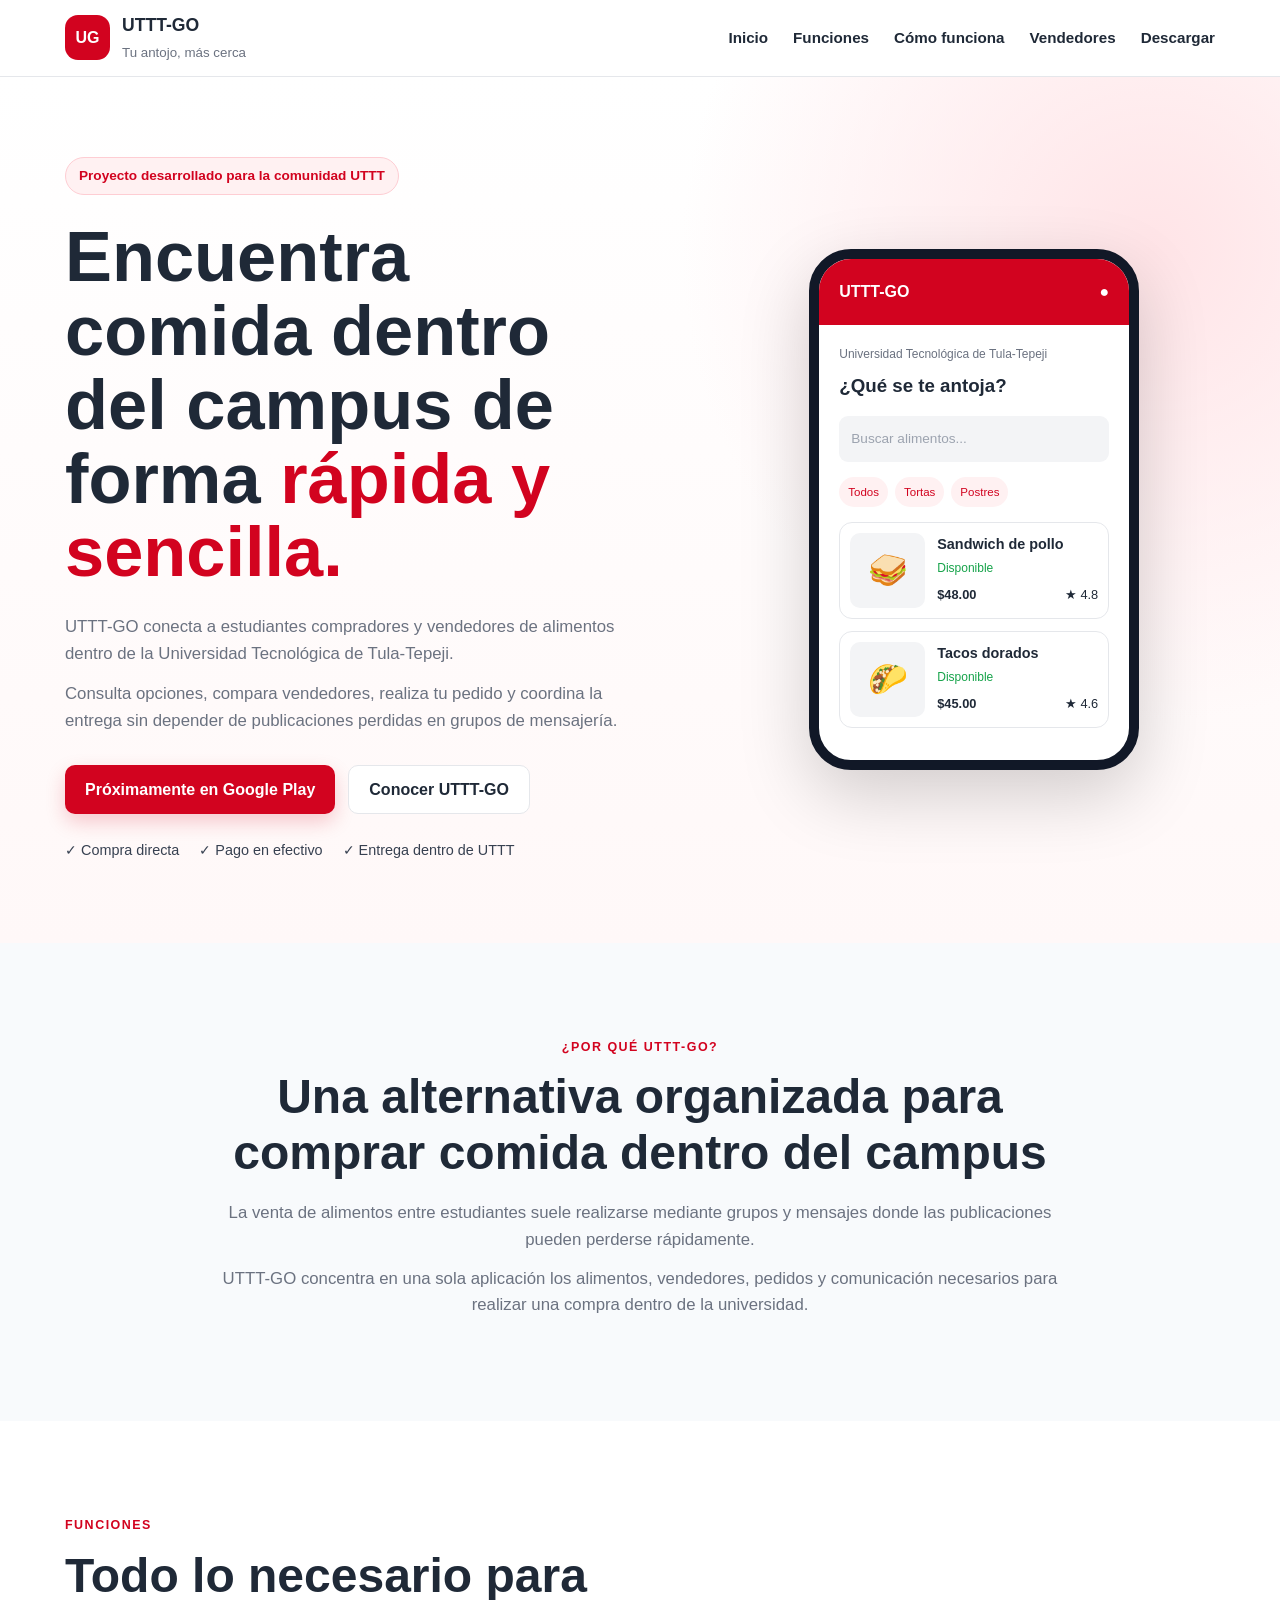
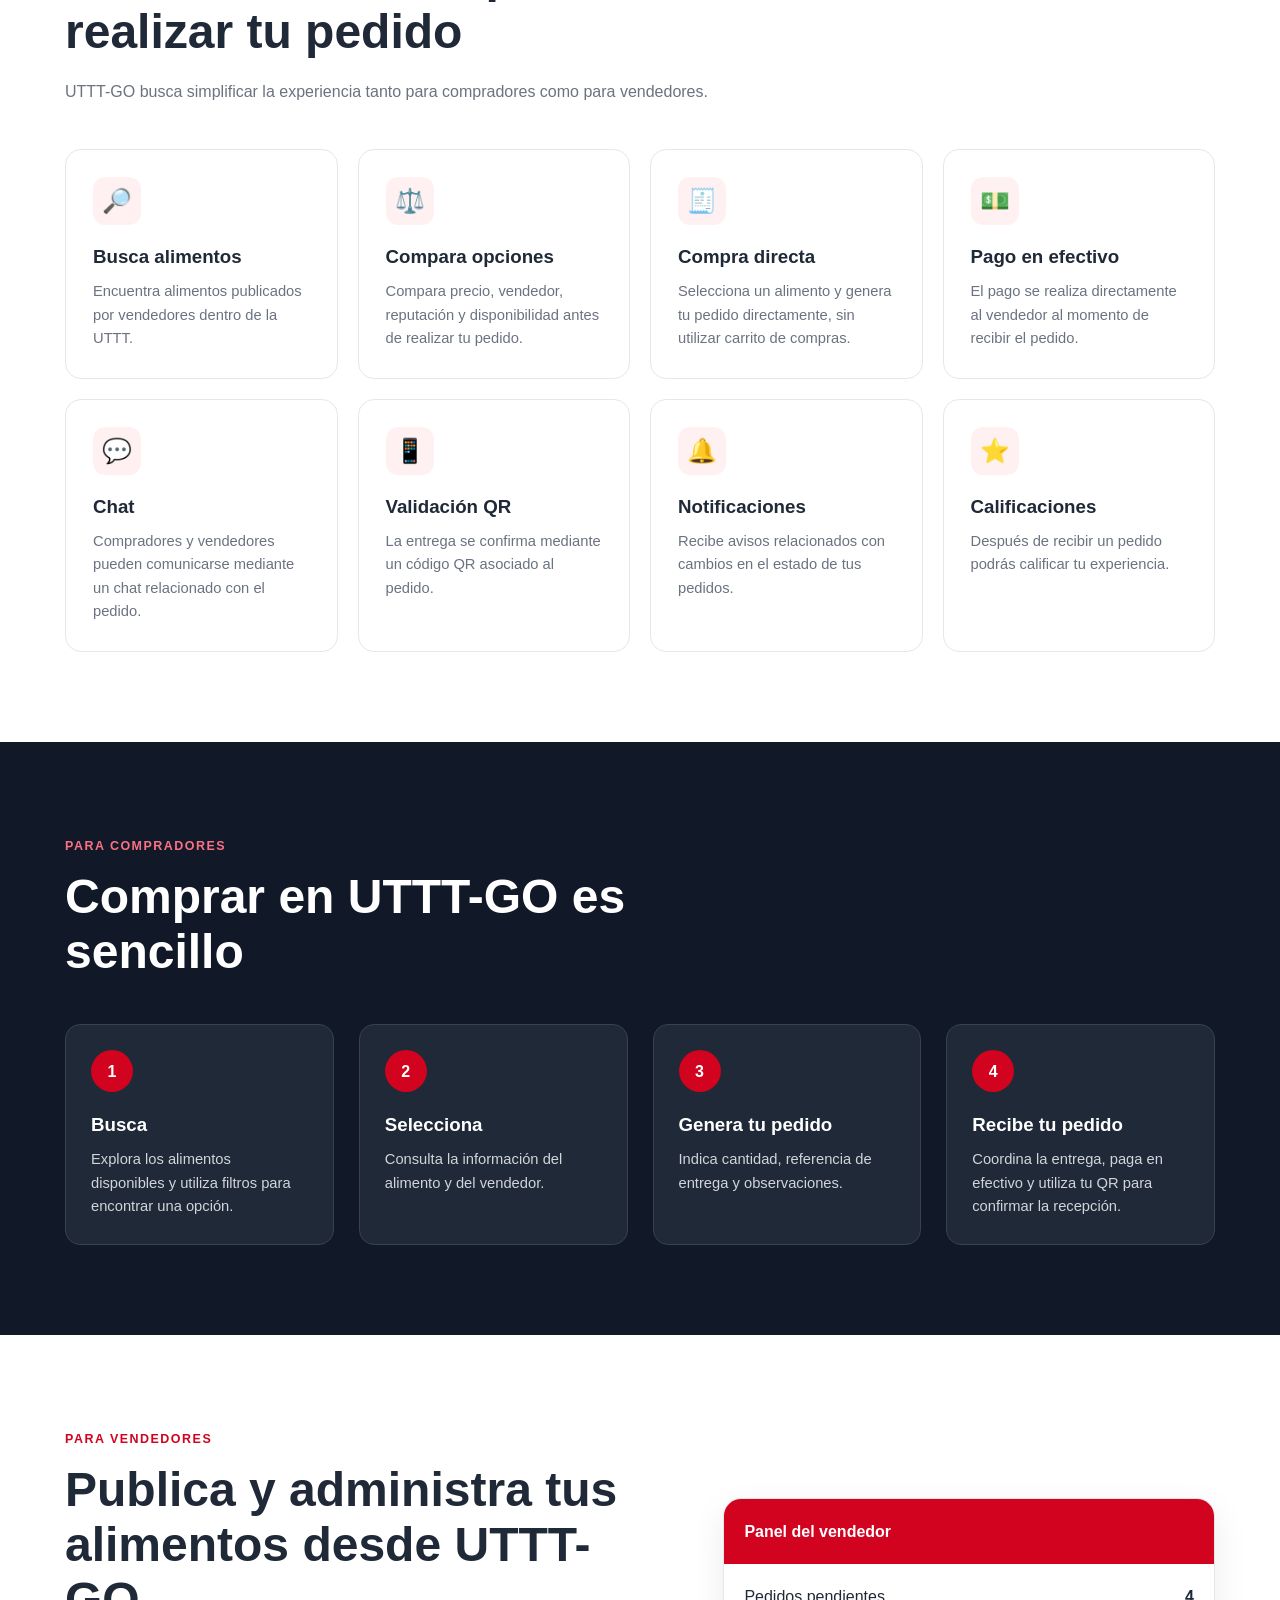
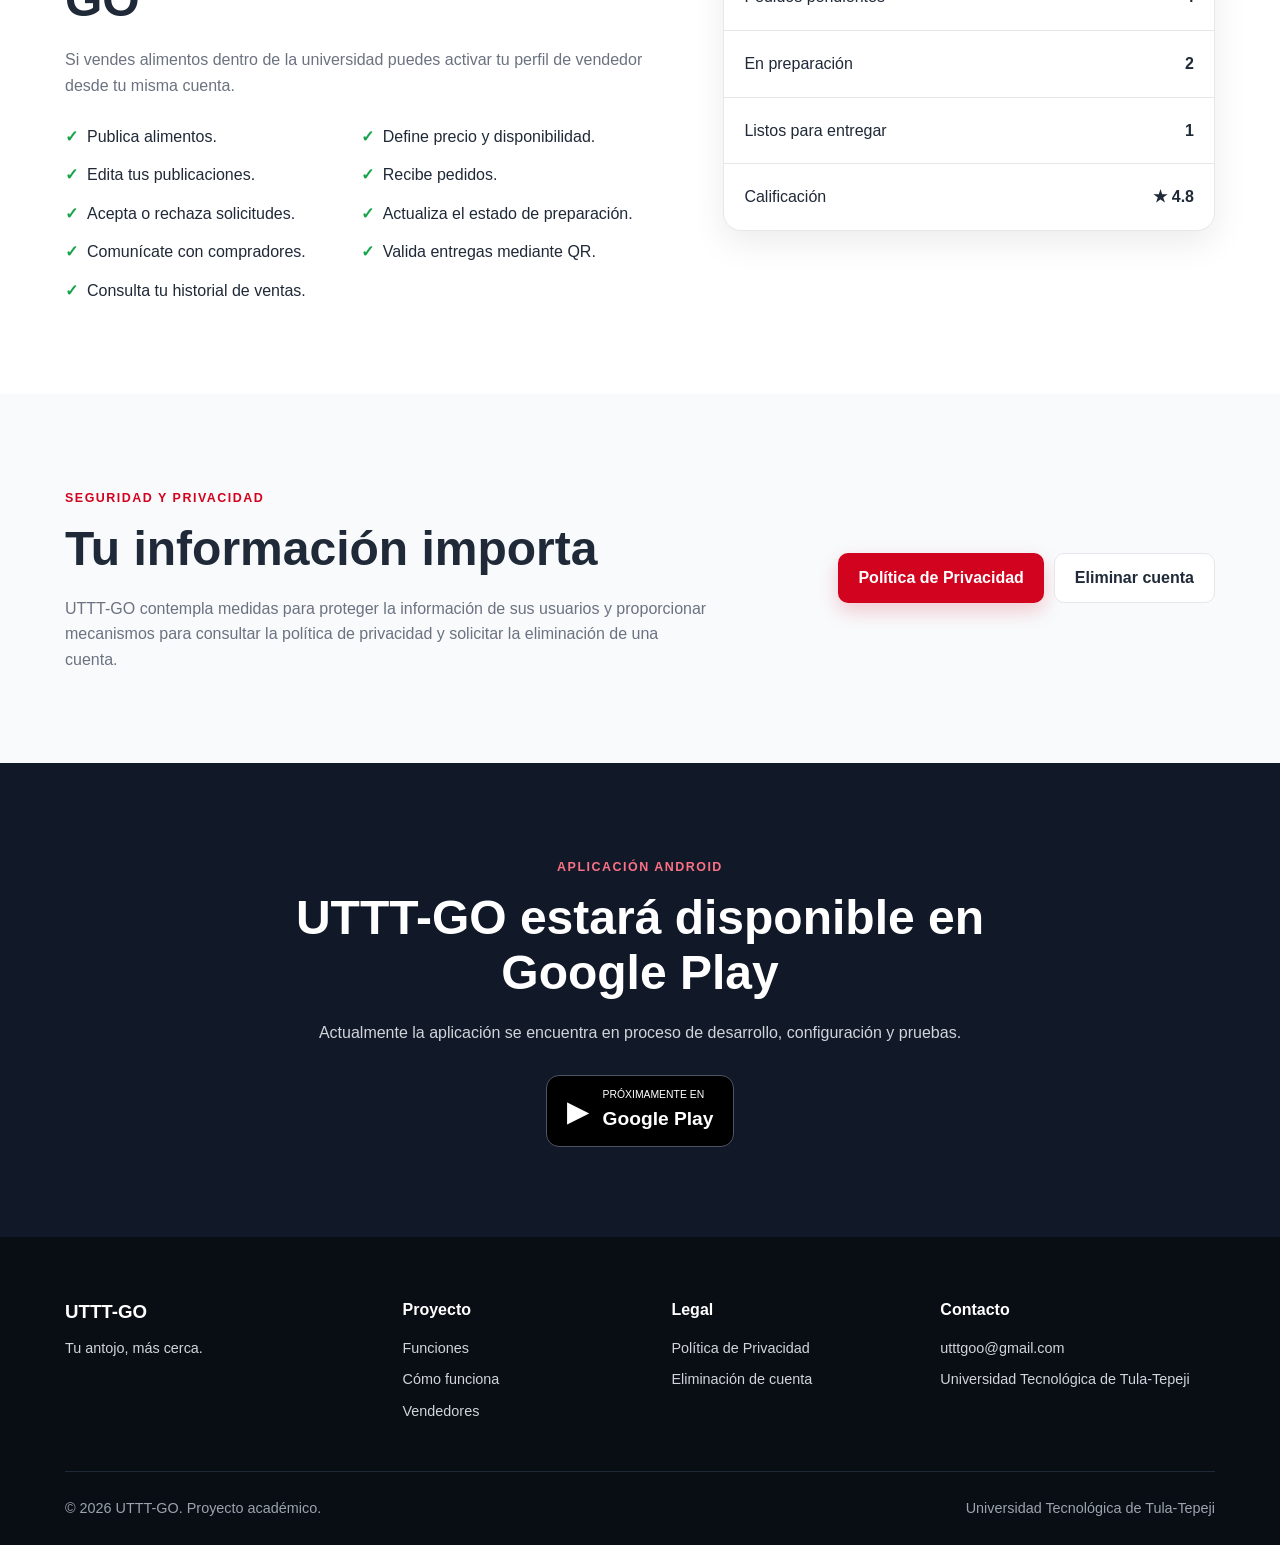
==== index.html @ 6ecc5f88 "feat: crear landing page de UTTT-Go(2)" ====
<!DOCTYPE html>
<html lang="es">
<head>
  <meta charset="UTF-8">
  <meta name="viewport" content="width=device-width, initial-scale=1.0">

  <meta
    name="description"
    content="UTTT-GO es una aplicación móvil para comprar y vender alimentos dentro de la Universidad Tecnológica de Tula-Tepeji."
  >

  <title>UTTT-GO | Tu antojo, más cerca</title>

  <link rel="stylesheet" href="styles.css">
</head>

<body>

  <!-- =========================
       HEADER
  ========================== -->
  <header class="header">
    <div class="container navbar">

      <a class="brand" href="#inicio">
        <span class="brand-icon">UG</span>

        <div>
          <strong>UTTT-GO</strong>
          <small>Tu antojo, más cerca</small>
        </div>
      </a>

      <nav class="nav">
        <a href="#inicio">Inicio</a>
        <a href="#funciones">Funciones</a>
        <a href="#como-funciona">Cómo funciona</a>
        <a href="#vendedores">Vendedores</a>
        <a href="#descargar">Descargar</a>
      </nav>

    </div>
  </header>


  <main>

    <!-- =========================
         HERO
    ========================== -->
    <section id="inicio" class="hero">

      <div class="container hero-grid">

        <div class="hero-content">

          <span class="badge">
            Proyecto desarrollado para la comunidad UTTT
          </span>

          <h1>
            Encuentra comida dentro del campus de forma
            <span>rápida y sencilla.</span>
          </h1>

          <p class="hero-description">
            UTTT-GO conecta a estudiantes compradores y vendedores
            de alimentos dentro de la Universidad Tecnológica de
            Tula-Tepeji.
          </p>

          <p class="hero-description">
            Consulta opciones, compara vendedores, realiza tu pedido
            y coordina la entrega sin depender de publicaciones
            perdidas en grupos de mensajería.
          </p>

          <div class="hero-actions">

            <a href="#descargar" class="button primary">
              Próximamente en Google Play
            </a>

            <a href="#como-funciona" class="button secondary">
              Conocer UTTT-GO
            </a>

          </div>

          <div class="hero-features">

            <span>✓ Compra directa</span>
            <span>✓ Pago en efectivo</span>
            <span>✓ Entrega dentro de UTTT</span>

          </div>

        </div>


        <!-- Vista simulada de la aplicación -->
        <div class="phone-area">

          <div class="phone">

            <div class="phone-top">
              <span>UTTT-GO</span>
              <span>●</span>
            </div>

            <div class="phone-content">

              <p class="phone-location">
                Universidad Tecnológica de Tula-Tepeji
              </p>

              <h3>¿Qué se te antoja?</h3>

              <div class="search-box">
                Buscar alimentos...
              </div>

              <div class="categories">
                <span>Todos</span>
                <span>Tortas</span>
                <span>Postres</span>
              </div>

              <article class="food-card">

                <div class="food-image">
                  🥪
                </div>

                <div>
                  <h4>Sandwich de pollo</h4>
                  <p>Disponible</p>

                  <div class="food-bottom">
                    <strong>$48.00</strong>
                    <span>★ 4.8</span>
                  </div>
                </div>

              </article>

              <article class="food-card">

                <div class="food-image">
                  🌮
                </div>

                <div>
                  <h4>Tacos dorados</h4>
                  <p>Disponible</p>

                  <div class="food-bottom">
                    <strong>$45.00</strong>
                    <span>★ 4.6</span>
                  </div>
                </div>

              </article>

            </div>

          </div>

        </div>

      </div>

    </section>


    <!-- =========================
         PROBLEMA
    ========================== -->
    <section class="section light">

      <div class="container center-section">

        <span class="section-label">
          ¿POR QUÉ UTTT-GO?
        </span>

        <h2>
          Una alternativa organizada para comprar comida dentro del campus
        </h2>

        <p class="section-intro">
          La venta de alimentos entre estudiantes suele realizarse
          mediante grupos y mensajes donde las publicaciones pueden
          perderse rápidamente.
        </p>

        <p class="section-intro">
          UTTT-GO concentra en una sola aplicación los alimentos,
          vendedores, pedidos y comunicación necesarios para realizar
          una compra dentro de la universidad.
        </p>

      </div>

    </section>


    <!-- =========================
         FUNCIONES
    ========================== -->
    <section id="funciones" class="section">

      <div class="container">

        <div class="section-header">

          <span class="section-label">
            FUNCIONES
          </span>

          <h2>Todo lo necesario para realizar tu pedido</h2>

          <p>
            UTTT-GO busca simplificar la experiencia tanto para
            compradores como para vendedores.
          </p>

        </div>


        <div class="feature-grid">

          <article class="feature-card">
            <div class="feature-icon">🔎</div>
            <h3>Busca alimentos</h3>
            <p>
              Encuentra alimentos publicados por vendedores
              dentro de la UTTT.
            </p>
          </article>


          <article class="feature-card">
            <div class="feature-icon">⚖️</div>
            <h3>Compara opciones</h3>
            <p>
              Compara precio, vendedor, reputación y disponibilidad
              antes de realizar tu pedido.
            </p>
          </article>


          <article class="feature-card">
            <div class="feature-icon">🧾</div>
            <h3>Compra directa</h3>
            <p>
              Selecciona un alimento y genera tu pedido directamente,
              sin utilizar carrito de compras.
            </p>
          </article>


          <article class="feature-card">
            <div class="feature-icon">💵</div>
            <h3>Pago en efectivo</h3>
            <p>
              El pago se realiza directamente al vendedor al momento
              de recibir el pedido.
            </p>
          </article>


          <article class="feature-card">
            <div class="feature-icon">💬</div>
            <h3>Chat</h3>
            <p>
              Compradores y vendedores pueden comunicarse mediante
              un chat relacionado con el pedido.
            </p>
          </article>


          <article class="feature-card">
            <div class="feature-icon">📱</div>
            <h3>Validación QR</h3>
            <p>
              La entrega se confirma mediante un código QR asociado
              al pedido.
            </p>
          </article>


          <article class="feature-card">
            <div class="feature-icon">🔔</div>
            <h3>Notificaciones</h3>
            <p>
              Recibe avisos relacionados con cambios en el estado
              de tus pedidos.
            </p>
          </article>


          <article class="feature-card">
            <div class="feature-icon">⭐</div>
            <h3>Calificaciones</h3>
            <p>
              Después de recibir un pedido podrás calificar
              tu experiencia.
            </p>
          </article>

        </div>

      </div>

    </section>


    <!-- =========================
         COMO FUNCIONA
    ========================== -->
    <section id="como-funciona" class="section dark-section">

      <div class="container">

        <div class="section-header white">

          <span class="section-label red-label">
            PARA COMPRADORES
          </span>

          <h2>Comprar en UTTT-GO es sencillo</h2>

        </div>


        <div class="steps">

          <article class="step">

            <div class="step-number">1</div>

            <div>
              <h3>Busca</h3>
              <p>
                Explora los alimentos disponibles y utiliza
                filtros para encontrar una opción.
              </p>
            </div>

          </article>


          <article class="step">

            <div class="step-number">2</div>

            <div>
              <h3>Selecciona</h3>
              <p>
                Consulta la información del alimento y del vendedor.
              </p>
            </div>

          </article>


          <article class="step">

            <div class="step-number">3</div>

            <div>
              <h3>Genera tu pedido</h3>
              <p>
                Indica cantidad, referencia de entrega y observaciones.
              </p>
            </div>

          </article>


          <article class="step">

            <div class="step-number">4</div>

            <div>
              <h3>Recibe tu pedido</h3>
              <p>
                Coordina la entrega, paga en efectivo y utiliza
                tu QR para confirmar la recepción.
              </p>
            </div>

          </article>

        </div>

      </div>

    </section>


    <!-- =========================
         VENDEDORES
    ========================== -->
    <section id="vendedores" class="section">

      <div class="container seller-grid">

        <div>

          <span class="section-label">
            PARA VENDEDORES
          </span>

          <h2>
            Publica y administra tus alimentos desde UTTT-GO
          </h2>

          <p class="seller-description">
            Si vendes alimentos dentro de la universidad puedes
            activar tu perfil de vendedor desde tu misma cuenta.
          </p>


          <ul class="check-list">

            <li>Publica alimentos.</li>
            <li>Define precio y disponibilidad.</li>
            <li>Edita tus publicaciones.</li>
            <li>Recibe pedidos.</li>
            <li>Acepta o rechaza solicitudes.</li>
            <li>Actualiza el estado de preparación.</li>
            <li>Comunícate con compradores.</li>
            <li>Valida entregas mediante QR.</li>
            <li>Consulta tu historial de ventas.</li>

          </ul>

        </div>


        <div class="seller-panel">

          <div class="seller-panel-header">
            Panel del vendedor
          </div>

          <div class="seller-stat">
            <span>Pedidos pendientes</span>
            <strong>4</strong>
          </div>

          <div class="seller-stat">
            <span>En preparación</span>
            <strong>2</strong>
          </div>

          <div class="seller-stat">
            <span>Listos para entregar</span>
            <strong>1</strong>
          </div>

          <div class="seller-stat">
            <span>Calificación</span>
            <strong>★ 4.8</strong>
          </div>

        </div>

      </div>

    </section>


    <!-- =========================
         SEGURIDAD
    ========================== -->
    <section class="section light">

      <div class="container security-box">

        <div>
          <span class="section-label">
            SEGURIDAD Y PRIVACIDAD
          </span>

          <h2>Tu información importa</h2>

          <p>
            UTTT-GO contempla medidas para proteger la información
            de sus usuarios y proporcionar mecanismos para consultar
            la política de privacidad y solicitar la eliminación
            de una cuenta.
          </p>
        </div>

        <div class="security-actions">

          <a
            href="https://utttgo-2026.github.io/utttgo-legal/privacidad.html"
            target="_blank"
            rel="noopener noreferrer"
            class="button primary"
          >
            Política de Privacidad
          </a>

          <a
            href="https://utttgo-2026.github.io/utttgo-legal/eliminar-cuenta.html"
            target="_blank"
            rel="noopener noreferrer"
            class="button secondary"
          >
            Eliminar cuenta
          </a>

        </div>

      </div>

    </section>


    <!-- =========================
         GOOGLE PLAY
    ========================== -->
    <section id="descargar" class="download">

      <div class="container download-content">

        <span class="section-label red-label">
          APLICACIÓN ANDROID
        </span>

        <h2>UTTT-GO estará disponible en Google Play</h2>

        <p>
          Actualmente la aplicación se encuentra en proceso de
          desarrollo, configuración y pruebas.
        </p>

        <div class="play-button">
          <span>▶</span>

          <div>
            <small>PRÓXIMAMENTE EN</small>
            <strong>Google Play</strong>
          </div>
        </div>

      </div>

    </section>

  </main>


  <!-- =========================
       FOOTER
  ========================== -->
  <footer class="footer">

    <div class="container footer-grid">

      <div>
        <h3>UTTT-GO</h3>

        <p>
          Tu antojo, más cerca.
        </p>
      </div>


      <div>
        <h4>Proyecto</h4>

        <a href="#funciones">Funciones</a>
        <a href="#como-funciona">Cómo funciona</a>
        <a href="#vendedores">Vendedores</a>
      </div>


      <div>
        <h4>Legal</h4>

        <a
          href="https://utttgo-2026.github.io/utttgo-legal/privacidad.html"
          target="_blank"
          rel="noopener noreferrer"
        >
          Política de Privacidad
        </a>

        <a
          href="https://utttgo-2026.github.io/utttgo-legal/eliminar-cuenta.html"
          target="_blank"
          rel="noopener noreferrer"
        >
          Eliminación de cuenta
        </a>
      </div>


      <div>
        <h4>Contacto</h4>

        <a href="mailto:utttgoo@gmail.com">
          utttgoo@gmail.com
        </a>

        <p>
          Universidad Tecnológica de Tula-Tepeji
        </p>
      </div>

    </div>


    <div class="container footer-bottom">

      <p>
        © 2026 UTTT-GO. Proyecto académico.
      </p>

      <p>
        Universidad Tecnológica de Tula-Tepeji
      </p>

    </div>

  </footer>

</body>
</html>
---- styles.css ----
:root {
  --primary: #d2031f;
  --primary-dark: #a90018;
  --primary-soft: #fff1f2;

  --dark: #111827;
  --dark-soft: #1f2937;

  --text: #1f2937;
  --muted: #6b7280;

  --background: #ffffff;
  --background-soft: #f8fafc;

  --border: #e5e7eb;

  --success: #16a34a;

  --shadow:
    0 12px 35px rgba(0, 0, 0, 0.08);
}


/* ===================================
   RESET
=================================== */

* {
  box-sizing: border-box;
  margin: 0;
  padding: 0;
}


html {
  scroll-behavior: smooth;
}


body {
  font-family:
    Inter,
    Arial,
    Helvetica,
    sans-serif;

  background: var(--background);
  color: var(--text);
  line-height: 1.6;
}


a {
  text-decoration: none;
  color: inherit;
}


img {
  max-width: 100%;
}


.container {
  width: min(1150px, 90%);
  margin: 0 auto;
}


/* ===================================
   HEADER
=================================== */

.header {
  position: sticky;
  top: 0;
  z-index: 100;

  background: rgba(255, 255, 255, 0.96);

  border-bottom: 1px solid var(--border);

  backdrop-filter: blur(10px);
}


.navbar {
  min-height: 76px;

  display: flex;
  align-items: center;
  justify-content: space-between;

  gap: 30px;
}


.brand {
  display: flex;
  align-items: center;
  gap: 12px;
}


.brand-icon {
  display: flex;
  align-items: center;
  justify-content: center;

  width: 45px;
  height: 45px;

  background: var(--primary);
  color: white;

  border-radius: 13px;

  font-weight: 800;
}


.brand strong {
  display: block;
  font-size: 1.1rem;
}


.brand small {
  color: var(--muted);
}


.nav {
  display: flex;
  gap: 25px;

  font-size: 0.95rem;
  font-weight: 600;
}


.nav a {
  transition: color 0.2s;
}


.nav a:hover {
  color: var(--primary);
}


/* ===================================
   HERO
=================================== */

.hero {
  min-height: 680px;

  display: flex;
  align-items: center;

  background:
    radial-gradient(
      circle at 90% 20%,
      #ffe4e7,
      transparent 35%
    ),
    linear-gradient(
      180deg,
      #ffffff,
      #fff8f8
    );

  padding: 80px 0;
}


.hero-grid {
  display: grid;

  grid-template-columns:
    1.1fr 0.9fr;

  align-items: center;

  gap: 80px;
}


.badge {
  display: inline-block;

  color: var(--primary);

  background: var(--primary-soft);

  border: 1px solid #fecdd3;

  padding: 7px 13px;

  border-radius: 30px;

  font-size: 0.85rem;

  font-weight: 700;

  margin-bottom: 25px;
}


.hero h1 {
  font-size: clamp(
    2.5rem,
    6vw,
    4.4rem
  );

  line-height: 1.05;

  margin-bottom: 25px;
}


.hero h1 span {
  color: var(--primary);
}


.hero-description {
  color: var(--muted);

  font-size: 1.05rem;

  max-width: 650px;

  margin-bottom: 13px;
}


.hero-actions {
  display: flex;
  gap: 13px;

  margin-top: 30px;
  margin-bottom: 25px;

  flex-wrap: wrap;
}


.button {
  display: inline-flex;
  align-items: center;
  justify-content: center;

  min-height: 48px;

  padding: 11px 20px;

  border-radius: 10px;

  font-weight: 700;

  transition:
    transform 0.2s,
    box-shadow 0.2s,
    background 0.2s;
}


.button:hover {
  transform: translateY(-2px);
}


.button.primary {
  background: var(--primary);
  color: white;

  box-shadow:
    0 8px 20px rgba(210, 3, 31, 0.2);
}


.button.primary:hover {
  background: var(--primary-dark);
}


.button.secondary {
  background: white;
  color: var(--text);

  border: 1px solid var(--border);
}


.hero-features {
  display: flex;
  gap: 20px;
  flex-wrap: wrap;

  color: #374151;

  font-size: 0.9rem;
}


/* ===================================
   PHONE MOCKUP
=================================== */

.phone-area {
  display: flex;
  justify-content: center;
}


.phone {
  width: 330px;

  background: white;

  border:
    10px solid #111827;

  border-radius: 42px;

  box-shadow:
    0 25px 70px
    rgba(0, 0, 0, 0.18);

  overflow: hidden;
}


.phone-top {
  background: var(--primary);
  color: white;

  display: flex;
  justify-content: space-between;

  padding: 20px;

  font-weight: 700;
}


.phone-content {
  padding: 20px;
}


.phone-location {
  color: var(--muted);
  font-size: 0.75rem;

  margin-bottom: 7px;
}


.phone-content h3 {
  margin-bottom: 15px;
}


.search-box {
  background: #f3f4f6;

  color: #9ca3af;

  padding: 12px;

  border-radius: 9px;

  margin-bottom: 15px;

  font-size: 0.85rem;
}


.categories {
  display: flex;
  gap: 7px;

  margin-bottom: 15px;
}


.categories span {
  font-size: 0.72rem;

  padding: 6px 9px;

  background: var(--primary-soft);

  color: var(--primary);

  border-radius: 15px;
}


.food-card {
  display: grid;

  grid-template-columns:
    75px 1fr;

  gap: 12px;

  border: 1px solid var(--border);

  border-radius: 13px;

  padding: 10px;

  margin-bottom: 12px;
}


.food-image {
  height: 75px;

  display: flex;
  align-items: center;
  justify-content: center;

  font-size: 2rem;

  background: #f3f4f6;

  border-radius: 10px;
}


.food-card h4 {
  font-size: 0.9rem;

  margin-bottom: 3px;
}


.food-card p {
  color: var(--success);

  font-size: 0.75rem;

  margin-bottom: 7px;
}


.food-bottom {
  display: flex;
  justify-content: space-between;

  font-size: 0.8rem;
}


/* ===================================
   GENERAL SECTIONS
=================================== */

.section {
  padding: 90px 0;
}


.section.light {
  background: var(--background-soft);
}


.center-section {
  max-width: 850px;
  text-align: center;
}


.section-label {
  display: inline-block;

  font-size: 0.78rem;

  letter-spacing: 1.5px;

  font-weight: 800;

  color: var(--primary);

  margin-bottom: 12px;
}


.section h2,
.download h2 {
  font-size: clamp(
    2rem,
    4vw,
    3rem
  );

  line-height: 1.15;

  margin-bottom: 20px;
}


.section-intro {
  color: var(--muted);

  font-size: 1.05rem;

  margin-bottom: 12px;
}


.section-header {
  max-width: 700px;

  margin-bottom: 45px;
}


.section-header p {
  color: var(--muted);
}


/* ===================================
   FEATURE GRID
=================================== */

.feature-grid {
  display: grid;

  grid-template-columns:
    repeat(4, 1fr);

  gap: 20px;
}


.feature-card {
  background: white;

  padding: 27px;

  border: 1px solid var(--border);

  border-radius: 16px;

  transition:
    transform 0.25s,
    box-shadow 0.25s;
}


.feature-card:hover {
  transform: translateY(-5px);

  box-shadow: var(--shadow);
}


.feature-icon {
  width: 48px;
  height: 48px;

  display: flex;
  justify-content: center;
  align-items: center;

  background: var(--primary-soft);

  border-radius: 12px;

  font-size: 1.5rem;

  margin-bottom: 17px;
}


.feature-card h3 {
  margin-bottom: 8px;
}


.feature-card p {
  color: var(--muted);

  font-size: 0.92rem;
}


/* ===================================
   DARK SECTION
=================================== */

.dark-section {
  background: var(--dark);

  color: white;
}


.white p {
  color: #d1d5db;
}


.red-label {
  color: #fb7185;
}


.steps {
  display: grid;

  grid-template-columns:
    repeat(4, 1fr);

  gap: 25px;
}


.step {
  padding: 25px;

  border:
    1px solid #374151;

  border-radius: 15px;

  background: var(--dark-soft);
}


.step-number {
  width: 42px;
  height: 42px;

  display: flex;
  justify-content: center;
  align-items: center;

  background: var(--primary);

  color: white;

  border-radius: 50%;

  font-weight: bold;

  margin-bottom: 18px;
}


.step h3 {
  margin-bottom: 8px;
}


.step p {
  color: #d1d5db;

  font-size: 0.92rem;
}


/* ===================================
   SELLER
=================================== */

.seller-grid {
  display: grid;

  grid-template-columns:
    1fr 0.85fr;

  gap: 80px;

  align-items: center;
}


.seller-description {
  color: var(--muted);

  margin-bottom: 25px;
}


.check-list {
  list-style: none;

  display: grid;

  grid-template-columns:
    repeat(2, 1fr);

  gap: 13px;
}


.check-list li::before {
  content: "✓";

  color: var(--success);

  font-weight: bold;

  margin-right: 9px;
}


.seller-panel {
  background: white;

  box-shadow: var(--shadow);

  border-radius: 18px;

  overflow: hidden;

  border: 1px solid var(--border);
}


.seller-panel-header {
  background: var(--primary);

  color: white;

  padding: 20px;

  font-weight: 700;
}


.seller-stat {
  display: flex;

  justify-content: space-between;

  padding: 20px;

  border-bottom:
    1px solid var(--border);
}


.seller-stat:last-child {
  border-bottom: none;
}


/* ===================================
   SECURITY
=================================== */

.security-box {
  display: flex;

  justify-content: space-between;

  align-items: center;

  gap: 60px;
}


.security-box > div:first-child {
  max-width: 650px;
}


.security-box p {
  color: var(--muted);
}


.security-actions {
  display: flex;
  gap: 10px;

  flex-wrap: wrap;
}


/* ===================================
   DOWNLOAD
=================================== */

.download {
  background: var(--dark);

  color: white;

  padding: 90px 0;
}


.download-content {
  text-align: center;

  max-width: 700px;
}


.download-content p {
  color: #d1d5db;

  margin-bottom: 30px;
}


.play-button {
  display: inline-flex;

  align-items: center;

  gap: 14px;

  border: 1px solid #4b5563;

  border-radius: 13px;

  padding: 11px 20px;

  background: #000;

  text-align: left;
}


.play-button span {
  font-size: 1.8rem;
}


.play-button small {
  display: block;

  font-size: 0.65rem;
}


.play-button strong {
  display: block;

  font-size: 1.2rem;
}


/* ===================================
   FOOTER
=================================== */

.footer {
  background: #090d14;

  color: #d1d5db;

  padding: 60px 0 25px;
}


.footer-grid {
  display: grid;

  grid-template-columns:
    1.3fr 1fr 1fr 1.2fr;

  gap: 40px;

  margin-bottom: 40px;
}


.footer h3 {
  color: white;

  margin-bottom: 10px;
}


.footer h4 {
  color: white;

  margin-bottom: 15px;
}


.footer a {
  display: block;

  margin-bottom: 8px;

  font-size: 0.9rem;
}


.footer a:hover {
  color: white;
}


.footer p {
  font-size: 0.9rem;
}


.footer-bottom {
  display: flex;

  justify-content: space-between;

  gap: 20px;

  border-top: 1px solid #1f2937;

  padding-top: 25px;

  color: #9ca3af;
}


/* ===================================
   RESPONSIVE
=================================== */

@media (max-width: 1000px) {

  .feature-grid {
    grid-template-columns:
      repeat(2, 1fr);
  }


  .steps {
    grid-template-columns:
      repeat(2, 1fr);
  }


  .hero-grid {
    gap: 40px;
  }

}


@media (max-width: 800px) {

  .nav {
    display: none;
  }


  .hero-grid {
    grid-template-columns: 1fr;
  }


  .hero-content {
    text-align: center;
  }


  .hero-description {
    margin-left: auto;
    margin-right: auto;
  }


  .hero-actions {
    justify-content: center;
  }


  .hero-features {
    justify-content: center;
  }


  .seller-grid {
    grid-template-columns: 1fr;
  }


  .security-box {
    flex-direction: column;

    align-items: flex-start;
  }


  .footer-grid {
    grid-template-columns:
      repeat(2, 1fr);
  }

}


@media (max-width: 600px) {

  .section {
    padding: 65px 0;
  }


  .hero {
    padding: 60px 0;
  }


  .feature-grid,
  .steps,
  .check-list,
  .footer-grid {
    grid-template-columns: 1fr;
  }


  .phone {
    width: 100%;
    max-width: 330px;
  }


  .footer-bottom {
    flex-direction: column;

    text-align: center;
  }


  .button {
    width: 100%;
  }


  .hero-actions,
  .security-actions {
    flex-direction: column;
  }

}
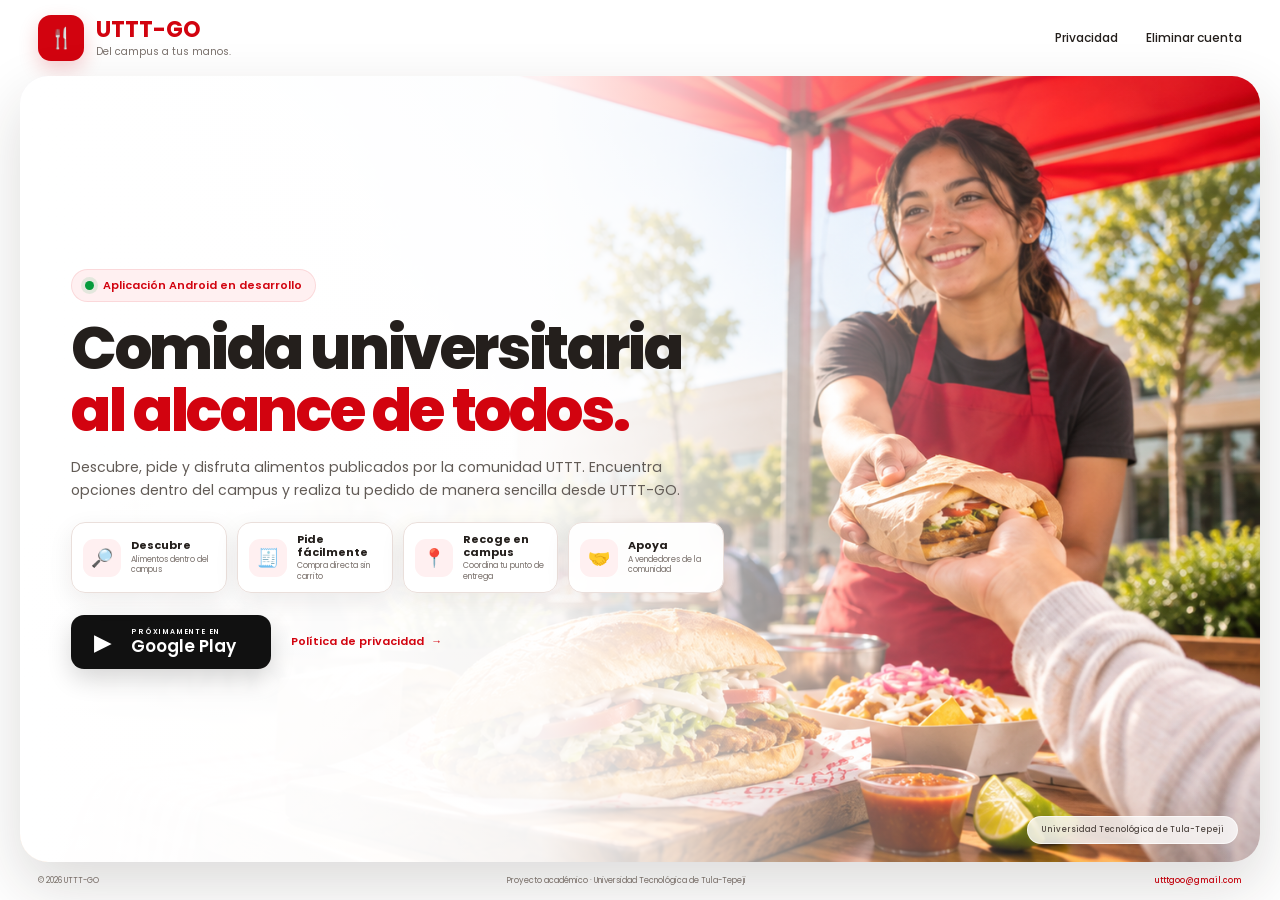
==== commit 232ff8c0: "feat: actualizar landing page de UTTT-GO" ====
--- a/index.html
+++ b/index.html
@@ -2,594 +2,67 @@
 <html lang="es">
 <head>
   <meta charset="UTF-8">
-  <meta name="viewport" content="width=device-width, initial-scale=1.0">
+
+  <meta
+    name="viewport"
+    content="width=device-width, initial-scale=1.0"
+  >
 
   <meta
     name="description"
-    content="UTTT-GO es una aplicación móvil para comprar y vender alimentos dentro de la Universidad Tecnológica de Tula-Tepeji."
-  >
-
-  <title>UTTT-GO | Tu antojo, más cerca</title>
+    content="UTTT-GO es una aplicación móvil para descubrir y pedir alimentos dentro de la Universidad Tecnológica de Tula-Tepeji."
+  >
+
+  <title>UTTT-GO | Del campus a tus manos</title>
+
+  <link rel="preconnect" href="https://fonts.googleapis.com">
+
+  <link
+    rel="preconnect"
+    href="https://fonts.gstatic.com"
+    crossorigin
+  >
+
+  <link
+    href="https://fonts.googleapis.com/css2?family=Poppins:wght@400;500;600;700;800&display=swap"
+    rel="stylesheet"
+  >
 
   <link rel="stylesheet" href="styles.css">
 </head>
 
 <body>
 
-  <!-- =========================
-       HEADER
-  ========================== -->
-  <header class="header">
-    <div class="container navbar">
-
-      <a class="brand" href="#inicio">
-        <span class="brand-icon">UG</span>
-
-        <div>
+  <main class="landing">
+
+    <!-- =========================
+         HEADER
+    ========================== -->
+
+    <header class="header">
+
+      <a class="brand" href="#">
+
+        <div class="brand-icon">
+          🍴
+        </div>
+
+        <div class="brand-copy">
           <strong>UTTT-GO</strong>
-          <small>Tu antojo, más cerca</small>
-        </div>
+          <span>Del campus a tus manos.</span>
+        </div>
+
       </a>
 
+
       <nav class="nav">
-        <a href="#inicio">Inicio</a>
-        <a href="#funciones">Funciones</a>
-        <a href="#como-funciona">Cómo funciona</a>
-        <a href="#vendedores">Vendedores</a>
-        <a href="#descargar">Descargar</a>
-      </nav>
-
-    </div>
-  </header>
-
-
-  <main>
-
-    <!-- =========================
-         HERO
-    ========================== -->
-    <section id="inicio" class="hero">
-
-      <div class="container hero-grid">
-
-        <div class="hero-content">
-
-          <span class="badge">
-            Proyecto desarrollado para la comunidad UTTT
-          </span>
-
-          <h1>
-            Encuentra comida dentro del campus de forma
-            <span>rápida y sencilla.</span>
-          </h1>
-
-          <p class="hero-description">
-            UTTT-GO conecta a estudiantes compradores y vendedores
-            de alimentos dentro de la Universidad Tecnológica de
-            Tula-Tepeji.
-          </p>
-
-          <p class="hero-description">
-            Consulta opciones, compara vendedores, realiza tu pedido
-            y coordina la entrega sin depender de publicaciones
-            perdidas en grupos de mensajería.
-          </p>
-
-          <div class="hero-actions">
-
-            <a href="#descargar" class="button primary">
-              Próximamente en Google Play
-            </a>
-
-            <a href="#como-funciona" class="button secondary">
-              Conocer UTTT-GO
-            </a>
-
-          </div>
-
-          <div class="hero-features">
-
-            <span>✓ Compra directa</span>
-            <span>✓ Pago en efectivo</span>
-            <span>✓ Entrega dentro de UTTT</span>
-
-          </div>
-
-        </div>
-
-
-        <!-- Vista simulada de la aplicación -->
-        <div class="phone-area">
-
-          <div class="phone">
-
-            <div class="phone-top">
-              <span>UTTT-GO</span>
-              <span>●</span>
-            </div>
-
-            <div class="phone-content">
-
-              <p class="phone-location">
-                Universidad Tecnológica de Tula-Tepeji
-              </p>
-
-              <h3>¿Qué se te antoja?</h3>
-
-              <div class="search-box">
-                Buscar alimentos...
-              </div>
-
-              <div class="categories">
-                <span>Todos</span>
-                <span>Tortas</span>
-                <span>Postres</span>
-              </div>
-
-              <article class="food-card">
-
-                <div class="food-image">
-                  🥪
-                </div>
-
-                <div>
-                  <h4>Sandwich de pollo</h4>
-                  <p>Disponible</p>
-
-                  <div class="food-bottom">
-                    <strong>$48.00</strong>
-                    <span>★ 4.8</span>
-                  </div>
-                </div>
-
-              </article>
-
-              <article class="food-card">
-
-                <div class="food-image">
-                  🌮
-                </div>
-
-                <div>
-                  <h4>Tacos dorados</h4>
-                  <p>Disponible</p>
-
-                  <div class="food-bottom">
-                    <strong>$45.00</strong>
-                    <span>★ 4.6</span>
-                  </div>
-                </div>
-
-              </article>
-
-            </div>
-
-          </div>
-
-        </div>
-
-      </div>
-
-    </section>
-
-
-    <!-- =========================
-         PROBLEMA
-    ========================== -->
-    <section class="section light">
-
-      <div class="container center-section">
-
-        <span class="section-label">
-          ¿POR QUÉ UTTT-GO?
-        </span>
-
-        <h2>
-          Una alternativa organizada para comprar comida dentro del campus
-        </h2>
-
-        <p class="section-intro">
-          La venta de alimentos entre estudiantes suele realizarse
-          mediante grupos y mensajes donde las publicaciones pueden
-          perderse rápidamente.
-        </p>
-
-        <p class="section-intro">
-          UTTT-GO concentra en una sola aplicación los alimentos,
-          vendedores, pedidos y comunicación necesarios para realizar
-          una compra dentro de la universidad.
-        </p>
-
-      </div>
-
-    </section>
-
-
-    <!-- =========================
-         FUNCIONES
-    ========================== -->
-    <section id="funciones" class="section">
-
-      <div class="container">
-
-        <div class="section-header">
-
-          <span class="section-label">
-            FUNCIONES
-          </span>
-
-          <h2>Todo lo necesario para realizar tu pedido</h2>
-
-          <p>
-            UTTT-GO busca simplificar la experiencia tanto para
-            compradores como para vendedores.
-          </p>
-
-        </div>
-
-
-        <div class="feature-grid">
-
-          <article class="feature-card">
-            <div class="feature-icon">🔎</div>
-            <h3>Busca alimentos</h3>
-            <p>
-              Encuentra alimentos publicados por vendedores
-              dentro de la UTTT.
-            </p>
-          </article>
-
-
-          <article class="feature-card">
-            <div class="feature-icon">⚖️</div>
-            <h3>Compara opciones</h3>
-            <p>
-              Compara precio, vendedor, reputación y disponibilidad
-              antes de realizar tu pedido.
-            </p>
-          </article>
-
-
-          <article class="feature-card">
-            <div class="feature-icon">🧾</div>
-            <h3>Compra directa</h3>
-            <p>
-              Selecciona un alimento y genera tu pedido directamente,
-              sin utilizar carrito de compras.
-            </p>
-          </article>
-
-
-          <article class="feature-card">
-            <div class="feature-icon">💵</div>
-            <h3>Pago en efectivo</h3>
-            <p>
-              El pago se realiza directamente al vendedor al momento
-              de recibir el pedido.
-            </p>
-          </article>
-
-
-          <article class="feature-card">
-            <div class="feature-icon">💬</div>
-            <h3>Chat</h3>
-            <p>
-              Compradores y vendedores pueden comunicarse mediante
-              un chat relacionado con el pedido.
-            </p>
-          </article>
-
-
-          <article class="feature-card">
-            <div class="feature-icon">📱</div>
-            <h3>Validación QR</h3>
-            <p>
-              La entrega se confirma mediante un código QR asociado
-              al pedido.
-            </p>
-          </article>
-
-
-          <article class="feature-card">
-            <div class="feature-icon">🔔</div>
-            <h3>Notificaciones</h3>
-            <p>
-              Recibe avisos relacionados con cambios en el estado
-              de tus pedidos.
-            </p>
-          </article>
-
-
-          <article class="feature-card">
-            <div class="feature-icon">⭐</div>
-            <h3>Calificaciones</h3>
-            <p>
-              Después de recibir un pedido podrás calificar
-              tu experiencia.
-            </p>
-          </article>
-
-        </div>
-
-      </div>
-
-    </section>
-
-
-    <!-- =========================
-         COMO FUNCIONA
-    ========================== -->
-    <section id="como-funciona" class="section dark-section">
-
-      <div class="container">
-
-        <div class="section-header white">
-
-          <span class="section-label red-label">
-            PARA COMPRADORES
-          </span>
-
-          <h2>Comprar en UTTT-GO es sencillo</h2>
-
-        </div>
-
-
-        <div class="steps">
-
-          <article class="step">
-
-            <div class="step-number">1</div>
-
-            <div>
-              <h3>Busca</h3>
-              <p>
-                Explora los alimentos disponibles y utiliza
-                filtros para encontrar una opción.
-              </p>
-            </div>
-
-          </article>
-
-
-          <article class="step">
-
-            <div class="step-number">2</div>
-
-            <div>
-              <h3>Selecciona</h3>
-              <p>
-                Consulta la información del alimento y del vendedor.
-              </p>
-            </div>
-
-          </article>
-
-
-          <article class="step">
-
-            <div class="step-number">3</div>
-
-            <div>
-              <h3>Genera tu pedido</h3>
-              <p>
-                Indica cantidad, referencia de entrega y observaciones.
-              </p>
-            </div>
-
-          </article>
-
-
-          <article class="step">
-
-            <div class="step-number">4</div>
-
-            <div>
-              <h3>Recibe tu pedido</h3>
-              <p>
-                Coordina la entrega, paga en efectivo y utiliza
-                tu QR para confirmar la recepción.
-              </p>
-            </div>
-
-          </article>
-
-        </div>
-
-      </div>
-
-    </section>
-
-
-    <!-- =========================
-         VENDEDORES
-    ========================== -->
-    <section id="vendedores" class="section">
-
-      <div class="container seller-grid">
-
-        <div>
-
-          <span class="section-label">
-            PARA VENDEDORES
-          </span>
-
-          <h2>
-            Publica y administra tus alimentos desde UTTT-GO
-          </h2>
-
-          <p class="seller-description">
-            Si vendes alimentos dentro de la universidad puedes
-            activar tu perfil de vendedor desde tu misma cuenta.
-          </p>
-
-
-          <ul class="check-list">
-
-            <li>Publica alimentos.</li>
-            <li>Define precio y disponibilidad.</li>
-            <li>Edita tus publicaciones.</li>
-            <li>Recibe pedidos.</li>
-            <li>Acepta o rechaza solicitudes.</li>
-            <li>Actualiza el estado de preparación.</li>
-            <li>Comunícate con compradores.</li>
-            <li>Valida entregas mediante QR.</li>
-            <li>Consulta tu historial de ventas.</li>
-
-          </ul>
-
-        </div>
-
-
-        <div class="seller-panel">
-
-          <div class="seller-panel-header">
-            Panel del vendedor
-          </div>
-
-          <div class="seller-stat">
-            <span>Pedidos pendientes</span>
-            <strong>4</strong>
-          </div>
-
-          <div class="seller-stat">
-            <span>En preparación</span>
-            <strong>2</strong>
-          </div>
-
-          <div class="seller-stat">
-            <span>Listos para entregar</span>
-            <strong>1</strong>
-          </div>
-
-          <div class="seller-stat">
-            <span>Calificación</span>
-            <strong>★ 4.8</strong>
-          </div>
-
-        </div>
-
-      </div>
-
-    </section>
-
-
-    <!-- =========================
-         SEGURIDAD
-    ========================== -->
-    <section class="section light">
-
-      <div class="container security-box">
-
-        <div>
-          <span class="section-label">
-            SEGURIDAD Y PRIVACIDAD
-          </span>
-
-          <h2>Tu información importa</h2>
-
-          <p>
-            UTTT-GO contempla medidas para proteger la información
-            de sus usuarios y proporcionar mecanismos para consultar
-            la política de privacidad y solicitar la eliminación
-            de una cuenta.
-          </p>
-        </div>
-
-        <div class="security-actions">
-
-          <a
-            href="https://utttgo-2026.github.io/utttgo-legal/privacidad.html"
-            target="_blank"
-            rel="noopener noreferrer"
-            class="button primary"
-          >
-            Política de Privacidad
-          </a>
-
-          <a
-            href="https://utttgo-2026.github.io/utttgo-legal/eliminar-cuenta.html"
-            target="_blank"
-            rel="noopener noreferrer"
-            class="button secondary"
-          >
-            Eliminar cuenta
-          </a>
-
-        </div>
-
-      </div>
-
-    </section>
-
-
-    <!-- =========================
-         GOOGLE PLAY
-    ========================== -->
-    <section id="descargar" class="download">
-
-      <div class="container download-content">
-
-        <span class="section-label red-label">
-          APLICACIÓN ANDROID
-        </span>
-
-        <h2>UTTT-GO estará disponible en Google Play</h2>
-
-        <p>
-          Actualmente la aplicación se encuentra en proceso de
-          desarrollo, configuración y pruebas.
-        </p>
-
-        <div class="play-button">
-          <span>▶</span>
-
-          <div>
-            <small>PRÓXIMAMENTE EN</small>
-            <strong>Google Play</strong>
-          </div>
-        </div>
-
-      </div>
-
-    </section>
-
-  </main>
-
-
-  <!-- =========================
-       FOOTER
-  ========================== -->
-  <footer class="footer">
-
-    <div class="container footer-grid">
-
-      <div>
-        <h3>UTTT-GO</h3>
-
-        <p>
-          Tu antojo, más cerca.
-        </p>
-      </div>
-
-
-      <div>
-        <h4>Proyecto</h4>
-
-        <a href="#funciones">Funciones</a>
-        <a href="#como-funciona">Cómo funciona</a>
-        <a href="#vendedores">Vendedores</a>
-      </div>
-
-
-      <div>
-        <h4>Legal</h4>
 
         <a
           href="https://utttgo-2026.github.io/utttgo-legal/privacidad.html"
           target="_blank"
           rel="noopener noreferrer"
         >
-          Política de Privacidad
+          Privacidad
         </a>
 
         <a
@@ -597,39 +70,170 @@
           target="_blank"
           rel="noopener noreferrer"
         >
-          Eliminación de cuenta
+          Eliminar cuenta
         </a>
+
+      </nav>
+
+    </header>
+
+
+    <!-- =========================
+         HERO
+    ========================== -->
+
+    <section class="hero">
+
+      <div class="hero-overlay"></div>
+
+      <div class="hero-content">
+
+        <div class="status">
+          <span class="status-dot"></span>
+          Aplicación Android en desarrollo
+        </div>
+
+
+        <h1>
+          Comida universitaria
+          <span>al alcance de todos.</span>
+        </h1>
+
+
+        <p class="description">
+          Descubre, pide y disfruta alimentos publicados por la comunidad UTTT.
+          Encuentra opciones dentro del campus y realiza tu pedido de manera
+          sencilla desde UTTT-GO.
+        </p>
+
+
+        <!-- =========================
+             BENEFICIOS
+        ========================== -->
+
+        <div class="features">
+
+          <article class="feature">
+
+            <div class="feature-icon">
+              🔎
+            </div>
+
+            <div class="feature-text">
+              <strong>Descubre</strong>
+              <span>Alimentos dentro del campus</span>
+            </div>
+
+          </article>
+
+
+          <article class="feature">
+
+            <div class="feature-icon">
+              🧾
+            </div>
+
+            <div class="feature-text">
+              <strong>Pide fácilmente</strong>
+              <span>Compra directa sin carrito</span>
+            </div>
+
+          </article>
+
+
+          <article class="feature">
+
+            <div class="feature-icon">
+              📍
+            </div>
+
+            <div class="feature-text">
+              <strong>Recoge en campus</strong>
+              <span>Coordina tu punto de entrega</span>
+            </div>
+
+          </article>
+
+
+          <article class="feature">
+
+            <div class="feature-icon">
+              🤝
+            </div>
+
+            <div class="feature-text">
+              <strong>Apoya</strong>
+              <span>A vendedores de la comunidad</span>
+            </div>
+
+          </article>
+
+        </div>
+
+
+        <!-- =========================
+             ACCIONES
+        ========================== -->
+
+        <div class="actions">
+
+          <div class="play-button">
+
+            <div class="play-icon">
+              ▶
+            </div>
+
+            <div class="play-copy">
+              <small>PRÓXIMAMENTE EN</small>
+              <strong>Google Play</strong>
+            </div>
+
+          </div>
+
+
+          <a
+            class="privacy-button"
+            href="https://utttgo-2026.github.io/utttgo-legal/privacidad.html"
+            target="_blank"
+            rel="noopener noreferrer"
+          >
+            Política de privacidad
+            <span>→</span>
+          </a>
+
+        </div>
+
       </div>
 
 
-      <div>
-        <h4>Contacto</h4>
-
-        <a href="mailto:utttgoo@gmail.com">
-          utttgoo@gmail.com
-        </a>
-
-        <p>
-          Universidad Tecnológica de Tula-Tepeji
-        </p>
+      <div class="campus-badge">
+        Universidad Tecnológica de Tula-Tepeji
       </div>
 
-    </div>
-
-
-    <div class="container footer-bottom">
-
-      <p>
-        © 2026 UTTT-GO. Proyecto académico.
-      </p>
-
-      <p>
-        Universidad Tecnológica de Tula-Tepeji
-      </p>
-
-    </div>
-
-  </footer>
+    </section>
+
+
+    <!-- =========================
+         FOOTER
+    ========================== -->
+
+    <footer class="footer">
+
+      <span>
+        © 2026 UTTT-GO
+      </span>
+
+      <span>
+        Proyecto académico · Universidad Tecnológica de Tula-Tepeji
+      </span>
+
+      <a href="mailto:utttgoo@gmail.com">
+        utttgoo@gmail.com
+      </a>
+
+    </footer>
+
+  </main>
 
 </body>
 </html>
--- a/styles.css
+++ b/styles.css
@@ -1,29 +1,41 @@
+/* =========================================================
+   UTTT-GO LANDING PAGE
+   Hero fotográfico
+   Una sola pantalla
+   Sin scroll
+   ========================================================= */
+
+
+/* =========================
+   VARIABLES
+========================= */
+
 :root {
-  --primary: #d2031f;
-  --primary-dark: #a90018;
-  --primary-soft: #fff1f2;
-
-  --dark: #111827;
-  --dark-soft: #1f2937;
-
-  --text: #1f2937;
-  --muted: #6b7280;
-
-  --background: #ffffff;
-  --background-soft: #f8fafc;
-
-  --border: #e5e7eb;
-
-  --success: #16a34a;
+  --primary: #d2030f;
+  --primary-dark: #a8020c;
+  --primary-soft: #fff0f1;
+
+  --text: #241f1c;
+  --text-soft: #625b56;
+  --muted: #7b726d;
+
+  --white: #ffffff;
+
+  --border: #eadfdb;
+
+  --success: #059b3c;
+
+  --shadow-soft:
+    0 8px 24px rgba(37, 30, 26, 0.08);
 
   --shadow:
-    0 12px 35px rgba(0, 0, 0, 0.08);
-}
-
-
-/* ===================================
+    0 24px 60px rgba(37, 30, 26, 0.16);
+}
+
+
+/* =========================
    RESET
-=================================== */
+========================= */
 
 * {
   box-sizing: border-box;
@@ -32,60 +44,66 @@
 }
 
 
-html {
-  scroll-behavior: smooth;
+html,
+body {
+  width: 100%;
+  height: 100%;
+  overflow: hidden;
 }
 
 
 body {
   font-family:
-    Inter,
+    "Poppins",
     Arial,
     Helvetica,
     sans-serif;
 
-  background: var(--background);
+  background: #ffffff;
   color: var(--text);
-  line-height: 1.6;
+
+  -webkit-font-smoothing: antialiased;
+  -moz-osx-font-smoothing: grayscale;
 }
 
 
 a {
+  color: inherit;
   text-decoration: none;
-  color: inherit;
-}
-
-
-img {
-  max-width: 100%;
-}
-
-
-.container {
-  width: min(1150px, 90%);
+}
+
+
+/* =========================
+   ESTRUCTURA PRINCIPAL
+========================= */
+
+.landing {
+  width: 100%;
+  height: 100vh;
+  height: 100dvh;
+
+  display: grid;
+
+  grid-template-rows:
+    76px
+    minmax(0, 1fr)
+    38px;
+
+  overflow: hidden;
+
+  background: #ffffff;
+}
+
+
+/* =========================
+   HEADER
+========================= */
+
+.header {
+  width: min(1240px, 94%);
+  height: 100%;
+
   margin: 0 auto;
-}
-
-
-/* ===================================
-   HEADER
-=================================== */
-
-.header {
-  position: sticky;
-  top: 0;
-  z-index: 100;
-
-  background: rgba(255, 255, 255, 0.96);
-
-  border-bottom: 1px solid var(--border);
-
-  backdrop-filter: blur(10px);
-}
-
-
-.navbar {
-  min-height: 76px;
 
   display: flex;
   align-items: center;
@@ -98,49 +116,97 @@
 .brand {
   display: flex;
   align-items: center;
+
   gap: 12px;
 }
 
 
 .brand-icon {
+  width: 46px;
+  height: 46px;
+
+  flex-shrink: 0;
+
   display: flex;
   align-items: center;
   justify-content: center;
 
-  width: 45px;
-  height: 45px;
+  border-radius: 13px;
 
   background: var(--primary);
-  color: white;
-
-  border-radius: 13px;
-
-  font-weight: 800;
-}
-
-
-.brand strong {
-  display: block;
-  font-size: 1.1rem;
-}
-
-
-.brand small {
+
+  color: #ffffff;
+
+  font-size: 20px;
+
+  box-shadow:
+    0 8px 20px rgba(210, 3, 15, 0.2);
+}
+
+
+.brand-copy {
+  display: flex;
+  flex-direction: column;
+
+  line-height: 1.08;
+}
+
+
+.brand-copy strong {
+  color: var(--primary);
+
+  font-size: 22px;
+  font-weight: 700;
+}
+
+
+.brand-copy span {
+  margin-top: 5px;
+
   color: var(--muted);
+
+  font-size: 10px;
 }
 
 
 .nav {
   display: flex;
-  gap: 25px;
-
-  font-size: 0.95rem;
-  font-weight: 600;
+  align-items: center;
+
+  gap: 28px;
 }
 
 
 .nav a {
-  transition: color 0.2s;
+  position: relative;
+
+  color: var(--text);
+
+  font-size: 12px;
+  font-weight: 500;
+
+  transition:
+    color 0.2s ease;
+}
+
+
+.nav a::after {
+  content: "";
+
+  position: absolute;
+
+  left: 0;
+  bottom: -7px;
+
+  width: 0;
+  height: 2px;
+
+  border-radius: 20px;
+
+  background: var(--primary);
+
+  transition:
+    width 0.2s ease;
 }
 
 
@@ -149,903 +215,1052 @@
 }
 
 
-/* ===================================
+.nav a:hover::after {
+  width: 100%;
+}
+
+
+/* =========================
    HERO
-=================================== */
+========================= */
 
 .hero {
-  min-height: 680px;
+  position: relative;
+
+  width: min(1240px, 97%);
+  height: 100%;
+  min-height: 0;
+
+  margin: 0 auto;
+
+  overflow: hidden;
+
+  border-radius: 28px;
+
+  background-image:
+    url("assets/hero-campus.png");
+
+  background-size: cover;
+
+  background-position:
+    center right;
+
+  background-repeat: no-repeat;
+
+  box-shadow: var(--shadow);
+}
+
+
+/* =========================
+   DEGRADADO SOBRE LA FOTO
+========================= */
+
+.hero-overlay {
+  position: absolute;
+
+  inset: 0;
+
+  z-index: 1;
+
+  background:
+    linear-gradient(
+      90deg,
+      rgba(255, 255, 255, 1) 0%,
+      rgba(255, 255, 255, 0.98) 26%,
+      rgba(255, 255, 255, 0.94) 42%,
+      rgba(255, 255, 255, 0.74) 53%,
+      rgba(255, 255, 255, 0.34) 67%,
+      rgba(255, 255, 255, 0.04) 84%,
+      rgba(255, 255, 255, 0) 100%
+    );
+}
+
+
+/* =========================
+   CONTENIDO HERO
+========================= */
+
+.hero-content {
+  position: relative;
+
+  z-index: 2;
+
+  width: 58%;
+  max-width: 720px;
+  height: 100%;
+
+  display: flex;
+  flex-direction: column;
+  justify-content: center;
+
+  padding:
+    clamp(30px, 4vw, 58px);
+
+  padding-right: 15px;
+}
+
+
+/* =========================
+   ESTADO
+========================= */
+
+.status {
+  width: fit-content;
 
   display: flex;
   align-items: center;
 
+  gap: 9px;
+
+  padding:
+    7px 13px;
+
+  margin-bottom:
+    clamp(11px, 1.8vh, 18px);
+
+  border:
+    1px solid rgba(210, 3, 15, 0.1);
+
+  border-radius: 999px;
+
   background:
-    radial-gradient(
-      circle at 90% 20%,
-      #ffe4e7,
-      transparent 35%
-    ),
-    linear-gradient(
-      180deg,
-      #ffffff,
-      #fff8f8
+    rgba(255, 240, 241, 0.95);
+
+  color: var(--primary);
+
+  font-size: 11px;
+  font-weight: 600;
+}
+
+
+.status-dot {
+  width: 9px;
+  height: 9px;
+
+  flex-shrink: 0;
+
+  border-radius: 50%;
+
+  background: var(--success);
+
+  box-shadow:
+    0 0 0 4px
+    rgba(5, 155, 60, 0.11);
+}
+
+
+/* =========================
+   TITULO PRINCIPAL
+========================= */
+
+.hero h1 {
+  max-width: 700px;
+
+  margin-bottom:
+    clamp(10px, 1.7vh, 17px);
+
+  color: var(--text);
+
+  font-size:
+    clamp(
+      42px,
+      4.7vw,
+      65px
     );
 
-  padding: 80px 0;
-}
-
-
-.hero-grid {
+  font-weight: 800;
+
+  line-height: 1.02;
+
+  letter-spacing: -2.4px;
+}
+
+
+.hero h1 span {
+  display: block;
+
+  color: var(--primary);
+}
+
+
+/* =========================
+   DESCRIPCIÓN
+========================= */
+
+.description {
+  max-width: 660px;
+
+  margin-bottom:
+    clamp(16px, 2.3vh, 24px);
+
+  color: var(--text-soft);
+
+  font-size:
+    clamp(
+      12px,
+      1.1vw,
+      15px
+    );
+
+  line-height: 1.6;
+}
+
+
+/* =========================
+   TARJETAS DE BENEFICIOS
+========================= */
+
+.features {
+  width: 100%;
+
   display: grid;
 
   grid-template-columns:
-    1.1fr 0.9fr;
-
+    repeat(4, minmax(0, 1fr));
+
+  gap: 10px;
+
+  margin-bottom:
+    clamp(16px, 2.4vh, 24px);
+}
+
+
+.feature {
+  min-width: 0;
+
+  min-height: 68px;
+
+  display: flex;
   align-items: center;
 
-  gap: 80px;
-}
-
-
-.badge {
-  display: inline-block;
-
-  color: var(--primary);
-
-  background: var(--primary-soft);
-
-  border: 1px solid #fecdd3;
-
-  padding: 7px 13px;
-
-  border-radius: 30px;
-
-  font-size: 0.85rem;
-
-  font-weight: 700;
-
-  margin-bottom: 25px;
-}
-
-
-.hero h1 {
-  font-size: clamp(
-    2.5rem,
-    6vw,
-    4.4rem
-  );
-
-  line-height: 1.05;
-
-  margin-bottom: 25px;
-}
-
-
-.hero h1 span {
-  color: var(--primary);
-}
-
-
-.hero-description {
-  color: var(--muted);
-
-  font-size: 1.05rem;
-
-  max-width: 650px;
-
-  margin-bottom: 13px;
-}
-
-
-.hero-actions {
-  display: flex;
-  gap: 13px;
-
-  margin-top: 30px;
-  margin-bottom: 25px;
-
-  flex-wrap: wrap;
-}
-
-
-.button {
-  display: inline-flex;
+  gap: 10px;
+
+  padding:
+    10px 11px;
+
+  border:
+    1px solid var(--border);
+
+  border-radius: 14px;
+
+  background:
+    rgba(255, 255, 255, 0.94);
+
+  box-shadow: var(--shadow-soft);
+
+  backdrop-filter:
+    blur(10px);
+
+  transition:
+    transform 0.2s ease,
+    box-shadow 0.2s ease;
+}
+
+
+.feature:hover {
+  transform:
+    translateY(-2px);
+
+  box-shadow:
+    0 12px 28px
+    rgba(37, 30, 26, 0.1);
+}
+
+
+.feature-icon {
+  width: 38px;
+  height: 38px;
+
+  flex: 0 0 38px;
+
+  display: flex;
   align-items: center;
   justify-content: center;
 
-  min-height: 48px;
-
-  padding: 11px 20px;
-
-  border-radius: 10px;
-
+  border-radius: 11px;
+
+  background: var(--primary-soft);
+
+  font-size: 18px;
+}
+
+
+.feature-text {
+  min-width: 0;
+
+  display: flex;
+  flex-direction: column;
+
+  gap: 3px;
+}
+
+
+.feature-text strong {
+  color: var(--text);
+
+  font-size: 11px;
   font-weight: 700;
 
-  transition:
-    transform 0.2s,
-    box-shadow 0.2s,
-    background 0.2s;
-}
-
-
-.button:hover {
-  transform: translateY(-2px);
-}
-
-
-.button.primary {
-  background: var(--primary);
-  color: white;
+  line-height: 1.15;
+}
+
+
+.feature-text span {
+  color: var(--muted);
+
+  font-size: 8px;
+
+  line-height: 1.3;
+}
+
+
+/* =========================
+   ACCIONES
+========================= */
+
+.actions {
+  display: flex;
+  align-items: center;
+
+  gap: 20px;
+}
+
+
+/* =========================
+   GOOGLE PLAY
+========================= */
+
+.play-button {
+  min-width: 200px;
+  min-height: 54px;
+
+  display: flex;
+  align-items: center;
+
+  gap: 12px;
+
+  padding:
+    9px 16px;
+
+  border-radius: 13px;
+
+  background: #111111;
+
+  color: #ffffff;
 
   box-shadow:
-    0 8px 20px rgba(210, 3, 31, 0.2);
-}
-
-
-.button.primary:hover {
-  background: var(--primary-dark);
-}
-
-
-.button.secondary {
-  background: white;
-  color: var(--text);
-
-  border: 1px solid var(--border);
-}
-
-
-.hero-features {
-  display: flex;
-  gap: 20px;
-  flex-wrap: wrap;
-
-  color: #374151;
-
-  font-size: 0.9rem;
-}
-
-
-/* ===================================
-   PHONE MOCKUP
-=================================== */
-
-.phone-area {
-  display: flex;
-  justify-content: center;
-}
-
-
-.phone {
-  width: 330px;
-
-  background: white;
-
-  border:
-    10px solid #111827;
-
-  border-radius: 42px;
-
-  box-shadow:
-    0 25px 70px
-    rgba(0, 0, 0, 0.18);
-
-  overflow: hidden;
-}
-
-
-.phone-top {
-  background: var(--primary);
-  color: white;
-
-  display: flex;
-  justify-content: space-between;
-
-  padding: 20px;
-
-  font-weight: 700;
-}
-
-
-.phone-content {
-  padding: 20px;
-}
-
-
-.phone-location {
-  color: var(--muted);
-  font-size: 0.75rem;
-
-  margin-bottom: 7px;
-}
-
-
-.phone-content h3 {
-  margin-bottom: 15px;
-}
-
-
-.search-box {
-  background: #f3f4f6;
-
-  color: #9ca3af;
-
-  padding: 12px;
-
-  border-radius: 9px;
-
-  margin-bottom: 15px;
-
-  font-size: 0.85rem;
-}
-
-
-.categories {
-  display: flex;
-  gap: 7px;
-
-  margin-bottom: 15px;
-}
-
-
-.categories span {
-  font-size: 0.72rem;
-
-  padding: 6px 9px;
-
-  background: var(--primary-soft);
-
-  color: var(--primary);
-
-  border-radius: 15px;
-}
-
-
-.food-card {
-  display: grid;
-
-  grid-template-columns:
-    75px 1fr;
-
-  gap: 12px;
-
-  border: 1px solid var(--border);
-
-  border-radius: 13px;
-
-  padding: 10px;
-
-  margin-bottom: 12px;
-}
-
-
-.food-image {
-  height: 75px;
+    0 10px 24px
+    rgba(0, 0, 0, 0.16);
+}
+
+
+.play-icon {
+  width: 32px;
+  height: 32px;
 
   display: flex;
   align-items: center;
   justify-content: center;
 
-  font-size: 2rem;
-
-  background: #f3f4f6;
-
-  border-radius: 10px;
-}
-
-
-.food-card h4 {
-  font-size: 0.9rem;
-
+  flex-shrink: 0;
+
+  font-size: 23px;
+}
+
+
+.play-copy {
+  display: flex;
+  flex-direction: column;
+
+  line-height: 1.05;
+}
+
+
+.play-copy small {
   margin-bottom: 3px;
-}
-
-
-.food-card p {
-  color: var(--success);
-
-  font-size: 0.75rem;
-
-  margin-bottom: 7px;
-}
-
-
-.food-bottom {
-  display: flex;
+
+  font-size: 7px;
+  font-weight: 600;
+
+  letter-spacing: 0.8px;
+}
+
+
+.play-copy strong {
+  font-size: 17px;
+  font-weight: 600;
+}
+
+
+/* =========================
+   PRIVACIDAD
+========================= */
+
+.privacy-button {
+  display: flex;
+  align-items: center;
+
+  gap: 7px;
+
+  color: var(--primary);
+
+  font-size: 11px;
+  font-weight: 600;
+
+  white-space: nowrap;
+
+  transition:
+    color 0.2s ease,
+    transform 0.2s ease;
+}
+
+
+.privacy-button:hover {
+  color: var(--primary-dark);
+
+  transform:
+    translateX(3px);
+}
+
+
+/* =========================
+   BADGE DE CAMPUS
+========================= */
+
+.campus-badge {
+  position: absolute;
+
+  z-index: 2;
+
+  right: 22px;
+  bottom: 18px;
+
+  padding:
+    7px 13px;
+
+  border:
+    1px solid
+    rgba(255, 255, 255, 0.68);
+
+  border-radius: 999px;
+
+  background:
+    rgba(255, 255, 255, 0.8);
+
+  color: #514843;
+
+  font-size: 8px;
+  font-weight: 500;
+
+  backdrop-filter:
+    blur(10px);
+}
+
+
+/* =========================
+   FOOTER
+========================= */
+
+.footer {
+  width: min(1240px, 94%);
+  height: 100%;
+
+  margin: 0 auto;
+
+  display: flex;
+  align-items: center;
   justify-content: space-between;
 
-  font-size: 0.8rem;
-}
-
-
-/* ===================================
-   GENERAL SECTIONS
-=================================== */
-
-.section {
-  padding: 90px 0;
-}
-
-
-.section.light {
-  background: var(--background-soft);
-}
-
-
-.center-section {
-  max-width: 850px;
-  text-align: center;
-}
-
-
-.section-label {
-  display: inline-block;
-
-  font-size: 0.78rem;
-
-  letter-spacing: 1.5px;
-
-  font-weight: 800;
-
+  gap: 20px;
+
+  overflow: hidden;
+
+  color: #827872;
+
+  font-size: 8px;
+}
+
+
+.footer span,
+.footer a {
+  white-space: nowrap;
+}
+
+
+.footer a {
   color: var(--primary);
 
-  margin-bottom: 12px;
-}
-
-
-.section h2,
-.download h2 {
-  font-size: clamp(
-    2rem,
-    4vw,
-    3rem
-  );
-
-  line-height: 1.15;
-
-  margin-bottom: 20px;
-}
-
-
-.section-intro {
-  color: var(--muted);
-
-  font-size: 1.05rem;
-
-  margin-bottom: 12px;
-}
-
-
-.section-header {
-  max-width: 700px;
-
-  margin-bottom: 45px;
-}
-
-
-.section-header p {
-  color: var(--muted);
-}
-
-
-/* ===================================
-   FEATURE GRID
-=================================== */
-
-.feature-grid {
-  display: grid;
-
-  grid-template-columns:
-    repeat(4, 1fr);
-
-  gap: 20px;
-}
-
-
-.feature-card {
-  background: white;
-
-  padding: 27px;
-
-  border: 1px solid var(--border);
-
-  border-radius: 16px;
-
-  transition:
-    transform 0.25s,
-    box-shadow 0.25s;
-}
-
-
-.feature-card:hover {
-  transform: translateY(-5px);
-
-  box-shadow: var(--shadow);
-}
-
-
-.feature-icon {
-  width: 48px;
-  height: 48px;
-
-  display: flex;
-  justify-content: center;
-  align-items: center;
-
-  background: var(--primary-soft);
-
-  border-radius: 12px;
-
-  font-size: 1.5rem;
-
-  margin-bottom: 17px;
-}
-
-
-.feature-card h3 {
-  margin-bottom: 8px;
-}
-
-
-.feature-card p {
-  color: var(--muted);
-
-  font-size: 0.92rem;
-}
-
-
-/* ===================================
-   DARK SECTION
-=================================== */
-
-.dark-section {
-  background: var(--dark);
-
-  color: white;
-}
-
-
-.white p {
-  color: #d1d5db;
-}
-
-
-.red-label {
-  color: #fb7185;
-}
-
-
-.steps {
-  display: grid;
-
-  grid-template-columns:
-    repeat(4, 1fr);
-
-  gap: 25px;
-}
-
-
-.step {
-  padding: 25px;
-
-  border:
-    1px solid #374151;
-
-  border-radius: 15px;
-
-  background: var(--dark-soft);
-}
-
-
-.step-number {
-  width: 42px;
-  height: 42px;
-
-  display: flex;
-  justify-content: center;
-  align-items: center;
-
-  background: var(--primary);
-
-  color: white;
-
-  border-radius: 50%;
-
-  font-weight: bold;
-
-  margin-bottom: 18px;
-}
-
-
-.step h3 {
-  margin-bottom: 8px;
-}
-
-
-.step p {
-  color: #d1d5db;
-
-  font-size: 0.92rem;
-}
-
-
-/* ===================================
-   SELLER
-=================================== */
-
-.seller-grid {
-  display: grid;
-
-  grid-template-columns:
-    1fr 0.85fr;
-
-  gap: 80px;
-
-  align-items: center;
-}
-
-
-.seller-description {
-  color: var(--muted);
-
-  margin-bottom: 25px;
-}
-
-
-.check-list {
-  list-style: none;
-
-  display: grid;
-
-  grid-template-columns:
-    repeat(2, 1fr);
-
-  gap: 13px;
-}
-
-
-.check-list li::before {
-  content: "✓";
-
-  color: var(--success);
-
-  font-weight: bold;
-
-  margin-right: 9px;
-}
-
-
-.seller-panel {
-  background: white;
-
-  box-shadow: var(--shadow);
-
-  border-radius: 18px;
-
-  overflow: hidden;
-
-  border: 1px solid var(--border);
-}
-
-
-.seller-panel-header {
-  background: var(--primary);
-
-  color: white;
-
-  padding: 20px;
-
-  font-weight: 700;
-}
-
-
-.seller-stat {
-  display: flex;
-
-  justify-content: space-between;
-
-  padding: 20px;
-
-  border-bottom:
-    1px solid var(--border);
-}
-
-
-.seller-stat:last-child {
-  border-bottom: none;
-}
-
-
-/* ===================================
-   SECURITY
-=================================== */
-
-.security-box {
-  display: flex;
-
-  justify-content: space-between;
-
-  align-items: center;
-
-  gap: 60px;
-}
-
-
-.security-box > div:first-child {
-  max-width: 650px;
-}
-
-
-.security-box p {
-  color: var(--muted);
-}
-
-
-.security-actions {
-  display: flex;
-  gap: 10px;
-
-  flex-wrap: wrap;
-}
-
-
-/* ===================================
-   DOWNLOAD
-=================================== */
-
-.download {
-  background: var(--dark);
-
-  color: white;
-
-  padding: 90px 0;
-}
-
-
-.download-content {
-  text-align: center;
-
-  max-width: 700px;
-}
-
-
-.download-content p {
-  color: #d1d5db;
-
-  margin-bottom: 30px;
-}
-
-
-.play-button {
-  display: inline-flex;
-
-  align-items: center;
-
-  gap: 14px;
-
-  border: 1px solid #4b5563;
-
-  border-radius: 13px;
-
-  padding: 11px 20px;
-
-  background: #000;
-
-  text-align: left;
-}
-
-
-.play-button span {
-  font-size: 1.8rem;
-}
-
-
-.play-button small {
-  display: block;
-
-  font-size: 0.65rem;
-}
-
-
-.play-button strong {
-  display: block;
-
-  font-size: 1.2rem;
-}
-
-
-/* ===================================
-   FOOTER
-=================================== */
-
-.footer {
-  background: #090d14;
-
-  color: #d1d5db;
-
-  padding: 60px 0 25px;
-}
-
-
-.footer-grid {
-  display: grid;
-
-  grid-template-columns:
-    1.3fr 1fr 1fr 1.2fr;
-
-  gap: 40px;
-
-  margin-bottom: 40px;
-}
-
-
-.footer h3 {
-  color: white;
-
-  margin-bottom: 10px;
-}
-
-
-.footer h4 {
-  color: white;
-
-  margin-bottom: 15px;
-}
-
-
-.footer a {
-  display: block;
-
-  margin-bottom: 8px;
-
-  font-size: 0.9rem;
-}
-
-
-.footer a:hover {
-  color: white;
-}
-
-
-.footer p {
-  font-size: 0.9rem;
-}
-
-
-.footer-bottom {
-  display: flex;
-
-  justify-content: space-between;
-
-  gap: 20px;
-
-  border-top: 1px solid #1f2937;
-
-  padding-top: 25px;
-
-  color: #9ca3af;
-}
-
-
-/* ===================================
-   RESPONSIVE
-=================================== */
-
-@media (max-width: 1000px) {
-
-  .feature-grid {
+  font-weight: 500;
+}
+
+
+/* =========================================================
+   RESPONSIVE — 1200px
+   ========================================================= */
+
+@media (max-width: 1200px) {
+
+  .hero-content {
+    width: 61%;
+  }
+
+
+  .hero h1 {
+    font-size:
+      clamp(
+        40px,
+        4.6vw,
+        58px
+      );
+  }
+
+
+  .feature {
+    padding:
+      9px;
+  }
+
+
+  .feature-icon {
+    width: 34px;
+    height: 34px;
+
+    flex-basis: 34px;
+
+    font-size: 16px;
+  }
+
+
+  .feature-text strong {
+    font-size: 10px;
+  }
+
+
+  .feature-text span {
+    font-size: 7px;
+  }
+
+}
+
+
+/* =========================================================
+   LAPTOP 1366 × 768
+   ========================================================= */
+
+@media (max-height: 770px) and (min-width: 801px) {
+
+  .landing {
+    grid-template-rows:
+      66px
+      minmax(0, 1fr)
+      30px;
+  }
+
+
+  .brand-icon {
+    width: 38px;
+    height: 38px;
+
+    font-size: 17px;
+  }
+
+
+  .brand-copy strong {
+    font-size: 18px;
+  }
+
+
+  .hero {
+    border-radius: 22px;
+  }
+
+
+  .hero-content {
+    padding:
+      24px 40px;
+
+    width: 60%;
+  }
+
+
+  .status {
+    margin-bottom: 9px;
+
+    padding:
+      5px 10px;
+
+    font-size: 9px;
+  }
+
+
+  .hero h1 {
+    margin-bottom: 9px;
+
+    font-size:
+      clamp(
+        40px,
+        4.15vw,
+        53px
+      );
+
+    letter-spacing: -2px;
+  }
+
+
+  .description {
+    margin-bottom: 12px;
+
+    font-size: 10px;
+
+    line-height: 1.5;
+  }
+
+
+  .features {
+    margin-bottom: 12px;
+
+    gap: 7px;
+  }
+
+
+  .feature {
+    min-height: 59px;
+
+    padding:
+      7px 8px;
+
+    gap: 7px;
+  }
+
+
+  .feature-icon {
+    width: 32px;
+    height: 32px;
+
+    flex-basis: 32px;
+
+    font-size: 15px;
+  }
+
+
+  .feature-text strong {
+    font-size: 9px;
+  }
+
+
+  .feature-text span {
+    font-size: 6.5px;
+  }
+
+
+  .play-button {
+    min-width: 185px;
+    min-height: 48px;
+
+    padding:
+      7px 13px;
+  }
+
+
+  .play-copy strong {
+    font-size: 15px;
+  }
+
+
+  .campus-badge {
+    bottom: 12px;
+  }
+
+}
+
+
+/* =========================================================
+   TABLET
+   ========================================================= */
+
+@media (max-width: 800px) {
+
+  .landing {
+    grid-template-rows:
+      62px
+      minmax(0, 1fr)
+      28px;
+  }
+
+
+  .header,
+  .footer {
+    width: 94%;
+  }
+
+
+  .brand-icon {
+    width: 36px;
+    height: 36px;
+
+    font-size: 16px;
+  }
+
+
+  .brand-copy strong {
+    font-size: 16px;
+  }
+
+
+  .brand-copy span {
+    display: none;
+  }
+
+
+  .nav {
+    gap: 12px;
+  }
+
+
+  .nav a {
+    font-size: 9px;
+  }
+
+
+  .hero {
+    width: 97%;
+
+    background-position:
+      64% center;
+
+    border-radius: 20px;
+  }
+
+
+  .hero-overlay {
+    background:
+      linear-gradient(
+        90deg,
+        rgba(255, 255, 255, 1) 0%,
+        rgba(255, 255, 255, 0.98) 48%,
+        rgba(255, 255, 255, 0.72) 72%,
+        rgba(255, 255, 255, 0.15) 100%
+      );
+  }
+
+
+  .hero-content {
+    width: 75%;
+
+    padding:
+      25px;
+  }
+
+
+  .hero h1 {
+    font-size:
+      clamp(
+        35px,
+        6vw,
+        47px
+      );
+
+    letter-spacing: -1.6px;
+  }
+
+
+  .description {
+    font-size: 10px;
+  }
+
+
+  .features {
+    grid-template-columns:
+      repeat(2, minmax(0, 1fr));
+  }
+
+
+  .feature {
+    min-height: 58px;
+  }
+
+
+  .feature-text strong {
+    font-size: 10px;
+  }
+
+
+  .feature-text span {
+    font-size: 7px;
+  }
+
+
+  .actions {
+    gap: 12px;
+  }
+
+
+  .campus-badge {
+    display: none;
+  }
+
+}
+
+
+/* =========================================================
+   MÓVIL
+   ========================================================= */
+
+@media (max-width: 600px) {
+
+  .landing {
+    grid-template-rows:
+      56px
+      minmax(0, 1fr)
+      26px;
+  }
+
+
+  .header {
+    width: 95%;
+  }
+
+
+  .brand-icon {
+    width: 33px;
+    height: 33px;
+
+    font-size: 14px;
+  }
+
+
+  .brand-copy strong {
+    font-size: 14px;
+  }
+
+
+  .nav a:last-child {
+    display: none;
+  }
+
+
+  .hero {
+    width: 100%;
+
+    border-radius: 0;
+
+    background-position:
+      70% center;
+  }
+
+
+  .hero-overlay {
+    background:
+      linear-gradient(
+        90deg,
+        rgba(255, 255, 255, 1) 0%,
+        rgba(255, 255, 255, 0.97) 58%,
+        rgba(255, 255, 255, 0.7) 82%,
+        rgba(255, 255, 255, 0.28) 100%
+      );
+  }
+
+
+  .hero-content {
+    width: 87%;
+
+    padding:
+      20px;
+  }
+
+
+  .status {
+    margin-bottom: 9px;
+
+    padding:
+      5px 10px;
+
+    font-size: 8px;
+  }
+
+
+  .hero h1 {
+    margin-bottom: 8px;
+
+    font-size:
+      clamp(
+        31px,
+        10vw,
+        43px
+      );
+
+    letter-spacing: -1.3px;
+  }
+
+
+  .description {
+    margin-bottom: 11px;
+
+    font-size: 9px;
+  }
+
+
+  .features {
     grid-template-columns:
       repeat(2, 1fr);
-  }
-
-
-  .steps {
-    grid-template-columns:
-      repeat(2, 1fr);
-  }
-
-
-  .hero-grid {
-    gap: 40px;
-  }
-
-}
-
-
-@media (max-width: 800px) {
-
-  .nav {
+
+    gap: 7px;
+
+    margin-bottom: 11px;
+  }
+
+
+  .feature {
+    min-height: 55px;
+  }
+
+
+  .feature-text strong {
+    font-size: 9px;
+  }
+
+
+  .feature-text span {
+    font-size: 6px;
+  }
+
+
+  .actions {
+    gap: 9px;
+
+    flex-direction: column;
+
+    align-items: flex-start;
+  }
+
+
+  .play-button {
+    min-width: 165px;
+    min-height: 44px;
+
+    padding:
+      6px 11px;
+  }
+
+
+  .play-copy strong {
+    font-size: 13px;
+  }
+
+
+  .privacy-button {
+    font-size: 8px;
+  }
+
+
+  .footer {
+    width: 94%;
+
+    justify-content: space-between;
+
+    font-size: 6px;
+  }
+
+
+  .footer span:nth-child(2) {
     display: none;
   }
 
-
-  .hero-grid {
-    grid-template-columns: 1fr;
+}
+
+
+/* =========================================================
+   PANTALLA MUY BAJA
+   ========================================================= */
+
+@media (max-height: 620px) and (min-width: 601px) {
+
+  .landing {
+    grid-template-rows:
+      54px
+      minmax(0, 1fr)
+      24px;
   }
 
 
   .hero-content {
-    text-align: center;
-  }
-
-
-  .hero-description {
-    margin-left: auto;
-    margin-right: auto;
-  }
-
-
-  .hero-actions {
-    justify-content: center;
-  }
-
-
-  .hero-features {
-    justify-content: center;
-  }
-
-
-  .seller-grid {
-    grid-template-columns: 1fr;
-  }
-
-
-  .security-box {
-    flex-direction: column;
-
-    align-items: flex-start;
-  }
-
-
-  .footer-grid {
-    grid-template-columns:
-      repeat(2, 1fr);
-  }
-
-}
-
-
-@media (max-width: 600px) {
-
-  .section {
-    padding: 65px 0;
-  }
-
-
-  .hero {
-    padding: 60px 0;
-  }
-
-
-  .feature-grid,
-  .steps,
-  .check-list,
-  .footer-grid {
-    grid-template-columns: 1fr;
-  }
-
-
-  .phone {
-    width: 100%;
-    max-width: 330px;
-  }
-
-
-  .footer-bottom {
-    flex-direction: column;
-
-    text-align: center;
-  }
-
-
-  .button {
-    width: 100%;
-  }
-
-
-  .hero-actions,
-  .security-actions {
-    flex-direction: column;
+    padding:
+      17px 34px;
+  }
+
+
+  .status {
+    margin-bottom: 6px;
+
+    padding:
+      4px 8px;
+
+    font-size: 7px;
+  }
+
+
+  .hero h1 {
+    margin-bottom: 5px;
+
+    font-size:
+      clamp(
+        32px,
+        4vw,
+        43px
+      );
+  }
+
+
+  .description {
+    margin-bottom: 7px;
+
+    font-size: 8px;
+  }
+
+
+  .features {
+    margin-bottom: 7px;
+  }
+
+
+  .feature {
+    min-height: 47px;
+
+    padding:
+      5px 7px;
+  }
+
+
+  .feature-icon {
+    width: 27px;
+    height: 27px;
+
+    flex-basis: 27px;
+
+    font-size: 12px;
+  }
+
+
+  .feature-text strong {
+    font-size: 8px;
+  }
+
+
+  .feature-text span {
+    font-size: 5px;
+  }
+
+
+  .play-button {
+    min-height: 40px;
+
+    padding:
+      5px 10px;
+  }
+
+
+  .play-copy strong {
+    font-size: 12px;
   }
 
 }
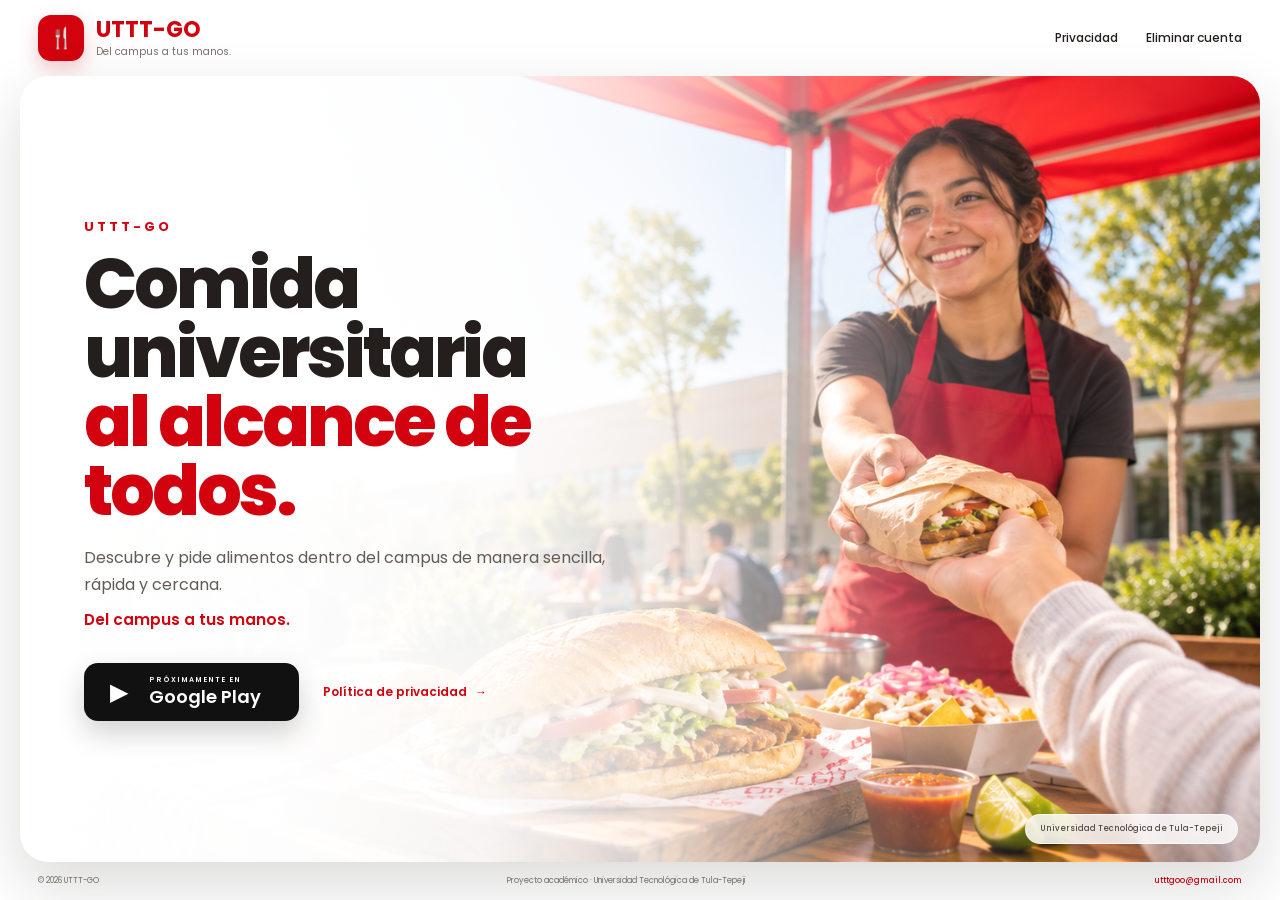
==== commit d11ee984: "feat: actualizar landing page de UTTT-GO(2)" ====
--- a/index.html
+++ b/index.html
@@ -10,7 +10,7 @@
 
   <meta
     name="description"
-    content="UTTT-GO es una aplicación móvil para descubrir y pedir alimentos dentro de la Universidad Tecnológica de Tula-Tepeji."
+    content="UTTT-GO conecta a la comunidad universitaria con alimentos disponibles dentro de la Universidad Tecnológica de Tula-Tepeji."
   >
 
   <title>UTTT-GO | Del campus a tus manos</title>
@@ -35,10 +35,7 @@
 
   <main class="landing">
 
-    <!-- =========================
-         HEADER
-    ========================== -->
-
+    <!-- HEADER -->
     <header class="header">
 
       <a class="brand" href="#">
@@ -78,20 +75,17 @@
     </header>
 
 
-    <!-- =========================
-         HERO
-    ========================== -->
-
+    <!-- HERO -->
     <section class="hero">
 
       <div class="hero-overlay"></div>
 
+
       <div class="hero-content">
 
-        <div class="status">
-          <span class="status-dot"></span>
-          Aplicación Android en desarrollo
-        </div>
+        <p class="eyebrow">
+          UTTT-GO
+        </p>
 
 
         <h1>
@@ -101,87 +95,23 @@
 
 
         <p class="description">
-          Descubre, pide y disfruta alimentos publicados por la comunidad UTTT.
-          Encuentra opciones dentro del campus y realiza tu pedido de manera
-          sencilla desde UTTT-GO.
+          Descubre y pide alimentos dentro del campus de manera
+          sencilla, rápida y cercana.
         </p>
 
 
-        <!-- =========================
-             BENEFICIOS
-        ========================== -->
+        <p class="tagline">
+          Del campus a tus manos.
+        </p>
 
-        <div class="features">
-
-          <article class="feature">
-
-            <div class="feature-icon">
-              🔎
-            </div>
-
-            <div class="feature-text">
-              <strong>Descubre</strong>
-              <span>Alimentos dentro del campus</span>
-            </div>
-
-          </article>
-
-
-          <article class="feature">
-
-            <div class="feature-icon">
-              🧾
-            </div>
-
-            <div class="feature-text">
-              <strong>Pide fácilmente</strong>
-              <span>Compra directa sin carrito</span>
-            </div>
-
-          </article>
-
-
-          <article class="feature">
-
-            <div class="feature-icon">
-              📍
-            </div>
-
-            <div class="feature-text">
-              <strong>Recoge en campus</strong>
-              <span>Coordina tu punto de entrega</span>
-            </div>
-
-          </article>
-
-
-          <article class="feature">
-
-            <div class="feature-icon">
-              🤝
-            </div>
-
-            <div class="feature-text">
-              <strong>Apoya</strong>
-              <span>A vendedores de la comunidad</span>
-            </div>
-
-          </article>
-
-        </div>
-
-
-        <!-- =========================
-             ACCIONES
-        ========================== -->
 
         <div class="actions">
 
           <div class="play-button">
 
-            <div class="play-icon">
+            <span class="play-icon">
               ▶
-            </div>
+            </span>
 
             <div class="play-copy">
               <small>PRÓXIMAMENTE EN</small>
@@ -213,10 +143,7 @@
     </section>
 
 
-    <!-- =========================
-         FOOTER
-    ========================== -->
-
+    <!-- FOOTER -->
     <footer class="footer">
 
       <span>
--- a/styles.css
+++ b/styles.css
@@ -1,7 +1,6 @@
 /* =========================================================
-   UTTT-GO LANDING PAGE
-   Hero fotográfico
-   Una sola pantalla
+   UTTT-GO
+   Landing Page de un solo mensaje
    Sin scroll
    ========================================================= */
 
@@ -23,11 +22,6 @@
 
   --border: #eadfdb;
 
-  --success: #059b3c;
-
-  --shadow-soft:
-    0 8px 24px rgba(37, 30, 26, 0.08);
-
   --shadow:
     0 24px 60px rgba(37, 30, 26, 0.16);
 }
@@ -48,6 +42,7 @@
 body {
   width: 100%;
   height: 100%;
+
   overflow: hidden;
 }
 
@@ -60,6 +55,7 @@
     sans-serif;
 
   background: #ffffff;
+
   color: var(--text);
 
   -webkit-font-smoothing: antialiased;
@@ -74,7 +70,7 @@
 
 
 /* =========================
-   ESTRUCTURA PRINCIPAL
+   ESTRUCTURA GENERAL
 ========================= */
 
 .landing {
@@ -140,7 +136,7 @@
   font-size: 20px;
 
   box-shadow:
-    0 8px 20px rgba(210, 3, 15, 0.2);
+    0 8px 20px rgba(210, 3, 15, 0.22);
 }
 
 
@@ -252,7 +248,7 @@
 
 
 /* =========================
-   DEGRADADO SOBRE LA FOTO
+   OVERLAY
 ========================= */
 
 .hero-overlay {
@@ -266,18 +262,18 @@
     linear-gradient(
       90deg,
       rgba(255, 255, 255, 1) 0%,
-      rgba(255, 255, 255, 0.98) 26%,
-      rgba(255, 255, 255, 0.94) 42%,
-      rgba(255, 255, 255, 0.74) 53%,
-      rgba(255, 255, 255, 0.34) 67%,
-      rgba(255, 255, 255, 0.04) 84%,
+      rgba(255, 255, 255, 0.99) 23%,
+      rgba(255, 255, 255, 0.94) 38%,
+      rgba(255, 255, 255, 0.76) 51%,
+      rgba(255, 255, 255, 0.35) 65%,
+      rgba(255, 255, 255, 0.06) 82%,
       rgba(255, 255, 255, 0) 100%
     );
 }
 
 
 /* =========================
-   CONTENIDO HERO
+   CONTENIDO
 ========================= */
 
 .hero-content {
@@ -285,8 +281,8 @@
 
   z-index: 2;
 
-  width: 58%;
-  max-width: 720px;
+  width: 57%;
+  max-width: 700px;
   height: 100%;
 
   display: flex;
@@ -294,85 +290,54 @@
   justify-content: center;
 
   padding:
-    clamp(30px, 4vw, 58px);
-
-  padding-right: 15px;
-}
-
-
-/* =========================
-   ESTADO
-========================= */
-
-.status {
-  width: fit-content;
-
-  display: flex;
-  align-items: center;
-
-  gap: 9px;
-
-  padding:
-    7px 13px;
-
-  margin-bottom:
-    clamp(11px, 1.8vh, 18px);
-
-  border:
-    1px solid rgba(210, 3, 15, 0.1);
-
-  border-radius: 999px;
-
-  background:
-    rgba(255, 240, 241, 0.95);
+    clamp(36px, 5vw, 72px);
+
+  padding-right: 10px;
+}
+
+
+/* =========================
+   TEXTO PEQUEÑO SUPERIOR
+========================= */
+
+.eyebrow {
+  margin-bottom: 12px;
 
   color: var(--primary);
 
-  font-size: 11px;
-  font-weight: 600;
-}
-
-
-.status-dot {
-  width: 9px;
-  height: 9px;
-
-  flex-shrink: 0;
-
-  border-radius: 50%;
-
-  background: var(--success);
-
-  box-shadow:
-    0 0 0 4px
-    rgba(5, 155, 60, 0.11);
-}
-
-
-/* =========================
-   TITULO PRINCIPAL
+  font-size: 13px;
+  font-weight: 700;
+
+  letter-spacing: 3px;
+
+  text-transform: uppercase;
+}
+
+
+/* =========================
+   TÍTULO
 ========================= */
 
 .hero h1 {
   max-width: 700px;
 
   margin-bottom:
-    clamp(10px, 1.7vh, 17px);
+    clamp(17px, 2.2vh, 24px);
 
   color: var(--text);
 
   font-size:
     clamp(
-      42px,
-      4.7vw,
-      65px
+      48px,
+      5.5vw,
+      76px
     );
 
   font-weight: 800;
 
-  line-height: 1.02;
-
-  letter-spacing: -2.4px;
+  line-height: 0.98;
+
+  letter-spacing: -3px;
 }
 
 
@@ -388,206 +353,118 @@
 ========================= */
 
 .description {
-  max-width: 660px;
-
-  margin-bottom:
-    clamp(16px, 2.3vh, 24px);
+  max-width: 560px;
+
+  margin-bottom: 10px;
 
   color: var(--text-soft);
 
   font-size:
     clamp(
-      12px,
-      1.1vw,
-      15px
+      14px,
+      1.25vw,
+      17px
     );
 
-  line-height: 1.6;
-}
-
-
-/* =========================
-   TARJETAS DE BENEFICIOS
-========================= */
-
-.features {
-  width: 100%;
-
-  display: grid;
-
-  grid-template-columns:
-    repeat(4, minmax(0, 1fr));
-
-  gap: 10px;
-
+  line-height: 1.65;
+}
+
+
+/* =========================
+   TAGLINE
+========================= */
+
+.tagline {
   margin-bottom:
-    clamp(16px, 2.4vh, 24px);
-}
-
-
-.feature {
-  min-width: 0;
-
-  min-height: 68px;
-
+    clamp(24px, 3.5vh, 36px);
+
+  color: var(--primary);
+
+  font-size:
+    clamp(
+      14px,
+      1.2vw,
+      17px
+    );
+
+  font-weight: 600;
+}
+
+
+/* =========================
+   ACCIONES
+========================= */
+
+.actions {
   display: flex;
   align-items: center;
 
-  gap: 10px;
+  gap: 24px;
+}
+
+
+/* =========================
+   GOOGLE PLAY
+========================= */
+
+.play-button {
+  min-width: 215px;
+  min-height: 58px;
+
+  display: flex;
+  align-items: center;
+
+  gap: 13px;
 
   padding:
-    10px 11px;
-
-  border:
-    1px solid var(--border);
+    10px 18px;
 
   border-radius: 14px;
 
-  background:
-    rgba(255, 255, 255, 0.94);
-
-  box-shadow: var(--shadow-soft);
-
-  backdrop-filter:
-    blur(10px);
-
-  transition:
-    transform 0.2s ease,
-    box-shadow 0.2s ease;
-}
-
-
-.feature:hover {
-  transform:
-    translateY(-2px);
+  background: #111111;
+
+  color: #ffffff;
 
   box-shadow:
     0 12px 28px
-    rgba(37, 30, 26, 0.1);
-}
-
-
-.feature-icon {
-  width: 38px;
-  height: 38px;
-
-  flex: 0 0 38px;
+    rgba(0, 0, 0, 0.18);
+}
+
+
+.play-icon {
+  width: 34px;
+  height: 34px;
+
+  flex-shrink: 0;
 
   display: flex;
   align-items: center;
   justify-content: center;
 
-  border-radius: 11px;
-
-  background: var(--primary-soft);
-
-  font-size: 18px;
-}
-
-
-.feature-text {
-  min-width: 0;
-
+  font-size: 24px;
+}
+
+
+.play-copy {
   display: flex;
   flex-direction: column;
 
-  gap: 3px;
-}
-
-
-.feature-text strong {
-  color: var(--text);
-
-  font-size: 11px;
-  font-weight: 700;
-
-  line-height: 1.15;
-}
-
-
-.feature-text span {
-  color: var(--muted);
-
-  font-size: 8px;
-
-  line-height: 1.3;
-}
-
-
-/* =========================
-   ACCIONES
-========================= */
-
-.actions {
-  display: flex;
-  align-items: center;
-
-  gap: 20px;
-}
-
-
-/* =========================
-   GOOGLE PLAY
-========================= */
-
-.play-button {
-  min-width: 200px;
-  min-height: 54px;
-
-  display: flex;
-  align-items: center;
-
-  gap: 12px;
-
-  padding:
-    9px 16px;
-
-  border-radius: 13px;
-
-  background: #111111;
-
-  color: #ffffff;
-
-  box-shadow:
-    0 10px 24px
-    rgba(0, 0, 0, 0.16);
-}
-
-
-.play-icon {
-  width: 32px;
-  height: 32px;
-
-  display: flex;
-  align-items: center;
-  justify-content: center;
-
-  flex-shrink: 0;
-
-  font-size: 23px;
-}
-
-
-.play-copy {
-  display: flex;
-  flex-direction: column;
-
   line-height: 1.05;
 }
 
 
 .play-copy small {
-  margin-bottom: 3px;
+  margin-bottom: 4px;
 
   font-size: 7px;
   font-weight: 600;
 
-  letter-spacing: 0.8px;
+  letter-spacing: 1px;
 }
 
 
 .play-copy strong {
-  font-size: 17px;
+  font-size: 18px;
   font-weight: 600;
 }
 
@@ -600,11 +477,11 @@
   display: flex;
   align-items: center;
 
-  gap: 7px;
+  gap: 8px;
 
   color: var(--primary);
 
-  font-size: 11px;
+  font-size: 12px;
   font-weight: 600;
 
   white-space: nowrap;
@@ -619,12 +496,12 @@
   color: var(--primary-dark);
 
   transform:
-    translateX(3px);
-}
-
-
-/* =========================
-   BADGE DE CAMPUS
+    translateX(4px);
+}
+
+
+/* =========================
+   CAMPUS
 ========================= */
 
 .campus-badge {
@@ -636,16 +513,15 @@
   bottom: 18px;
 
   padding:
-    7px 13px;
+    8px 14px;
 
   border:
-    1px solid
-    rgba(255, 255, 255, 0.68);
+    1px solid rgba(255, 255, 255, 0.7);
 
   border-radius: 999px;
 
   background:
-    rgba(255, 255, 255, 0.8);
+    rgba(255, 255, 255, 0.83);
 
   color: #514843;
 
@@ -695,180 +571,91 @@
 
 
 /* =========================================================
-   RESPONSIVE — 1200px
+   LAPTOP 1366 x 768
    ========================================================= */
 
-@media (max-width: 1200px) {
+@media (max-height: 770px) and (min-width: 801px) {
+
+  .landing {
+    grid-template-rows:
+      65px
+      minmax(0, 1fr)
+      30px;
+  }
+
+
+  .brand-icon {
+    width: 39px;
+    height: 39px;
+
+    font-size: 17px;
+  }
+
+
+  .brand-copy strong {
+    font-size: 18px;
+  }
+
+
+  .hero {
+    border-radius: 23px;
+  }
+
 
   .hero-content {
-    width: 61%;
+    width: 56%;
+
+    padding:
+      36px 42px;
+  }
+
+
+  .eyebrow {
+    margin-bottom: 8px;
+
+    font-size: 10px;
   }
 
 
   .hero h1 {
+    margin-bottom: 13px;
+
     font-size:
       clamp(
-        40px,
-        4.6vw,
-        58px
+        45px,
+        4.8vw,
+        61px
       );
-  }
-
-
-  .feature {
+
+    letter-spacing: -2.5px;
+  }
+
+
+  .description {
+    font-size: 12px;
+
+    margin-bottom: 7px;
+  }
+
+
+  .tagline {
+    margin-bottom: 22px;
+
+    font-size: 12px;
+  }
+
+
+  .play-button {
+    min-width: 190px;
+    min-height: 50px;
+
     padding:
-      9px;
-  }
-
-
-  .feature-icon {
-    width: 34px;
-    height: 34px;
-
-    flex-basis: 34px;
-
+      8px 14px;
+  }
+
+
+  .play-copy strong {
     font-size: 16px;
-  }
-
-
-  .feature-text strong {
-    font-size: 10px;
-  }
-
-
-  .feature-text span {
-    font-size: 7px;
-  }
-
-}
-
-
-/* =========================================================
-   LAPTOP 1366 × 768
-   ========================================================= */
-
-@media (max-height: 770px) and (min-width: 801px) {
-
-  .landing {
-    grid-template-rows:
-      66px
-      minmax(0, 1fr)
-      30px;
-  }
-
-
-  .brand-icon {
-    width: 38px;
-    height: 38px;
-
-    font-size: 17px;
-  }
-
-
-  .brand-copy strong {
-    font-size: 18px;
-  }
-
-
-  .hero {
-    border-radius: 22px;
-  }
-
-
-  .hero-content {
-    padding:
-      24px 40px;
-
-    width: 60%;
-  }
-
-
-  .status {
-    margin-bottom: 9px;
-
-    padding:
-      5px 10px;
-
-    font-size: 9px;
-  }
-
-
-  .hero h1 {
-    margin-bottom: 9px;
-
-    font-size:
-      clamp(
-        40px,
-        4.15vw,
-        53px
-      );
-
-    letter-spacing: -2px;
-  }
-
-
-  .description {
-    margin-bottom: 12px;
-
-    font-size: 10px;
-
-    line-height: 1.5;
-  }
-
-
-  .features {
-    margin-bottom: 12px;
-
-    gap: 7px;
-  }
-
-
-  .feature {
-    min-height: 59px;
-
-    padding:
-      7px 8px;
-
-    gap: 7px;
-  }
-
-
-  .feature-icon {
-    width: 32px;
-    height: 32px;
-
-    flex-basis: 32px;
-
-    font-size: 15px;
-  }
-
-
-  .feature-text strong {
-    font-size: 9px;
-  }
-
-
-  .feature-text span {
-    font-size: 6.5px;
-  }
-
-
-  .play-button {
-    min-width: 185px;
-    min-height: 48px;
-
-    padding:
-      7px 13px;
-  }
-
-
-  .play-copy strong {
-    font-size: 15px;
-  }
-
-
-  .campus-badge {
-    bottom: 12px;
   }
 
 }
@@ -913,7 +700,7 @@
 
 
   .nav {
-    gap: 12px;
+    gap: 13px;
   }
 
 
@@ -926,7 +713,7 @@
     width: 97%;
 
     background-position:
-      64% center;
+      65% center;
 
     border-radius: 20px;
   }
@@ -937,61 +724,44 @@
       linear-gradient(
         90deg,
         rgba(255, 255, 255, 1) 0%,
-        rgba(255, 255, 255, 0.98) 48%,
-        rgba(255, 255, 255, 0.72) 72%,
-        rgba(255, 255, 255, 0.15) 100%
+        rgba(255, 255, 255, 0.98) 47%,
+        rgba(255, 255, 255, 0.76) 70%,
+        rgba(255, 255, 255, 0.18) 100%
       );
   }
 
 
   .hero-content {
-    width: 75%;
-
-    padding:
-      25px;
+    width: 72%;
+
+    padding: 28px;
   }
 
 
   .hero h1 {
     font-size:
       clamp(
-        35px,
-        6vw,
-        47px
+        38px,
+        7vw,
+        53px
       );
 
-    letter-spacing: -1.6px;
+    letter-spacing: -2px;
   }
 
 
   .description {
-    font-size: 10px;
-  }
-
-
-  .features {
-    grid-template-columns:
-      repeat(2, minmax(0, 1fr));
-  }
-
-
-  .feature {
-    min-height: 58px;
-  }
-
-
-  .feature-text strong {
-    font-size: 10px;
-  }
-
-
-  .feature-text span {
-    font-size: 7px;
+    font-size: 11px;
+  }
+
+
+  .tagline {
+    font-size: 11px;
   }
 
 
   .actions {
-    gap: 12px;
+    gap: 14px;
   }
 
 
@@ -1054,102 +824,80 @@
       linear-gradient(
         90deg,
         rgba(255, 255, 255, 1) 0%,
-        rgba(255, 255, 255, 0.97) 58%,
-        rgba(255, 255, 255, 0.7) 82%,
-        rgba(255, 255, 255, 0.28) 100%
+        rgba(255, 255, 255, 0.98) 60%,
+        rgba(255, 255, 255, 0.72) 85%,
+        rgba(255, 255, 255, 0.3) 100%
       );
   }
 
 
   .hero-content {
-    width: 87%;
-
-    padding:
-      20px;
-  }
-
-
-  .status {
-    margin-bottom: 9px;
-
-    padding:
-      5px 10px;
-
-    font-size: 8px;
+    width: 88%;
+
+    padding: 22px;
+  }
+
+
+  .eyebrow {
+    font-size: 9px;
+
+    margin-bottom: 8px;
   }
 
 
   .hero h1 {
-    margin-bottom: 8px;
+    margin-bottom: 11px;
 
     font-size:
       clamp(
-        31px,
+        34px,
         10vw,
-        43px
+        45px
       );
 
-    letter-spacing: -1.3px;
+    letter-spacing: -1.5px;
   }
 
 
   .description {
-    margin-bottom: 11px;
-
+    max-width: 390px;
+
+    font-size: 10px;
+  }
+
+
+  .tagline {
+    margin-bottom: 17px;
+
+    font-size: 10px;
+  }
+
+
+  .actions {
+    flex-direction: column;
+
+    align-items: flex-start;
+
+    gap: 10px;
+  }
+
+
+  .play-button {
+    min-width: 175px;
+    min-height: 46px;
+
+    padding:
+      7px 12px;
+  }
+
+
+  .play-copy strong {
+    font-size: 14px;
+  }
+
+
+  .privacy-button {
     font-size: 9px;
-  }
-
-
-  .features {
-    grid-template-columns:
-      repeat(2, 1fr);
-
-    gap: 7px;
-
-    margin-bottom: 11px;
-  }
-
-
-  .feature {
-    min-height: 55px;
-  }
-
-
-  .feature-text strong {
-    font-size: 9px;
-  }
-
-
-  .feature-text span {
-    font-size: 6px;
-  }
-
-
-  .actions {
-    gap: 9px;
-
-    flex-direction: column;
-
-    align-items: flex-start;
-  }
-
-
-  .play-button {
-    min-width: 165px;
-    min-height: 44px;
-
-    padding:
-      6px 11px;
-  }
-
-
-  .play-copy strong {
-    font-size: 13px;
-  }
-
-
-  .privacy-button {
-    font-size: 8px;
   }
 
 
@@ -1170,7 +918,7 @@
 
 
 /* =========================================================
-   PANTALLA MUY BAJA
+   PANTALLAS MUY BAJAS
    ========================================================= */
 
 @media (max-height: 620px) and (min-width: 601px) {
@@ -1185,82 +933,53 @@
 
   .hero-content {
     padding:
-      17px 34px;
-  }
-
-
-  .status {
+      24px 34px;
+  }
+
+
+  .eyebrow {
     margin-bottom: 6px;
 
-    padding:
-      4px 8px;
-
-    font-size: 7px;
+    font-size: 8px;
   }
 
 
   .hero h1 {
-    margin-bottom: 5px;
+    margin-bottom: 7px;
 
     font-size:
       clamp(
-        32px,
-        4vw,
-        43px
+        37px,
+        4.3vw,
+        48px
       );
   }
 
 
   .description {
-    margin-bottom: 7px;
-
-    font-size: 8px;
-  }
-
-
-  .features {
-    margin-bottom: 7px;
-  }
-
-
-  .feature {
-    min-height: 47px;
+    margin-bottom: 5px;
+
+    font-size: 9px;
+  }
+
+
+  .tagline {
+    margin-bottom: 12px;
+
+    font-size: 9px;
+  }
+
+
+  .play-button {
+    min-height: 42px;
 
     padding:
-      5px 7px;
-  }
-
-
-  .feature-icon {
-    width: 27px;
-    height: 27px;
-
-    flex-basis: 27px;
-
-    font-size: 12px;
-  }
-
-
-  .feature-text strong {
-    font-size: 8px;
-  }
-
-
-  .feature-text span {
-    font-size: 5px;
-  }
-
-
-  .play-button {
-    min-height: 40px;
-
-    padding:
-      5px 10px;
+      6px 11px;
   }
 
 
   .play-copy strong {
-    font-size: 12px;
+    font-size: 13px;
   }
 
 }
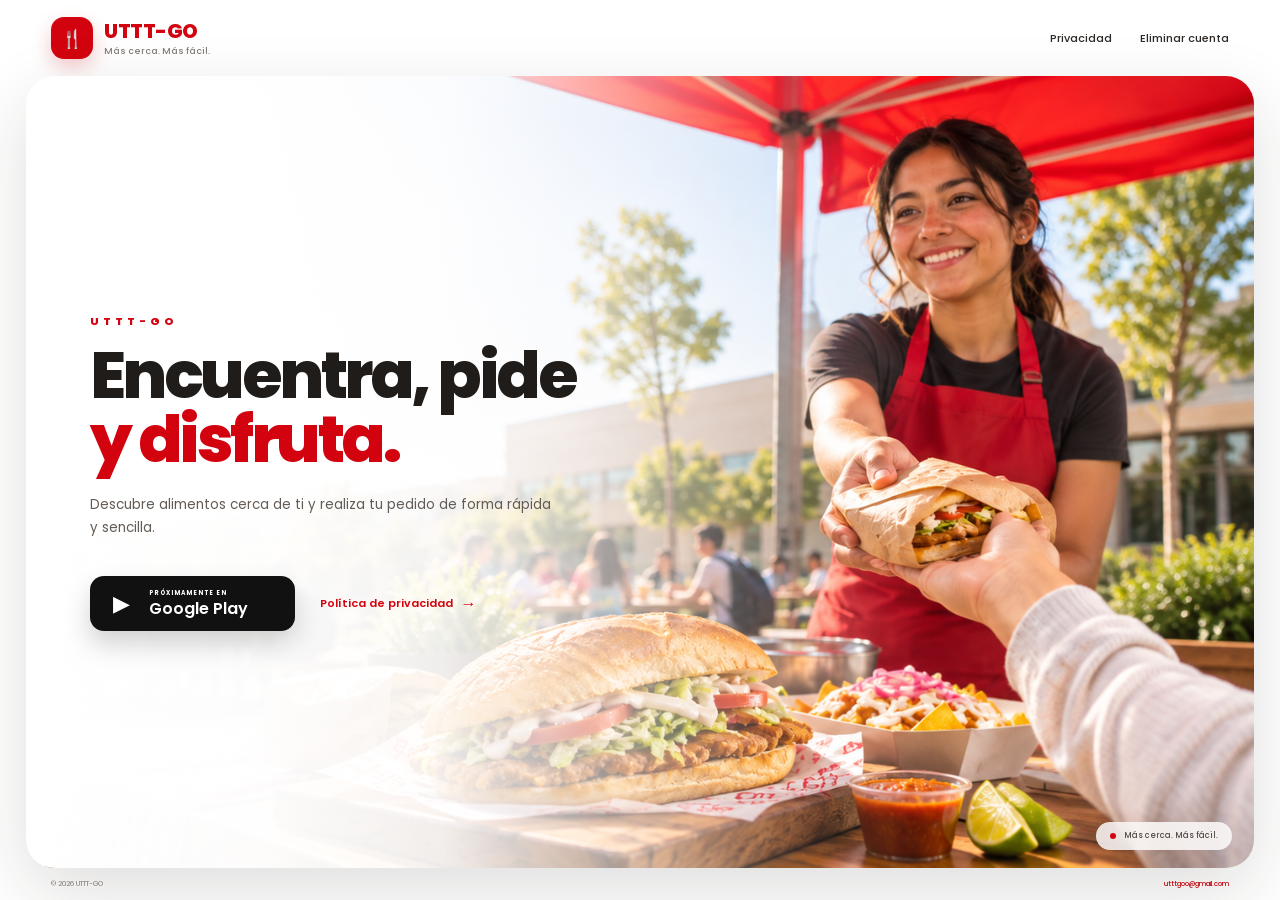
==== commit 2e2c1426: "Actualizacion: index y styles" ====
--- a/index.html
+++ b/index.html
@@ -1,5 +1,6 @@
 <!DOCTYPE html>
 <html lang="es">
+
 <head>
   <meta charset="UTF-8">
 
@@ -10,10 +11,10 @@
 
   <meta
     name="description"
-    content="UTTT-GO conecta a la comunidad universitaria con alimentos disponibles dentro de la Universidad Tecnológica de Tula-Tepeji."
+    content="UTTT-GO te permite descubrir alimentos cerca de ti, realizar pedidos fácilmente y conectar con vendedores de tu comunidad."
   >
 
-  <title>UTTT-GO | Del campus a tus manos</title>
+  <title>UTTT-GO | Encuentra, pide y disfruta</title>
 
   <link rel="preconnect" href="https://fonts.googleapis.com">
 
@@ -46,11 +47,10 @@
 
         <div class="brand-copy">
           <strong>UTTT-GO</strong>
-          <span>Del campus a tus manos.</span>
+          <span>Más cerca. Más fácil.</span>
         </div>
 
       </a>
-
 
       <nav class="nav">
 
@@ -80,30 +80,21 @@
 
       <div class="hero-overlay"></div>
 
-
       <div class="hero-content">
 
         <p class="eyebrow">
           UTTT-GO
         </p>
 
-
         <h1>
-          Comida universitaria
-          <span>al alcance de todos.</span>
+          Encuentra, pide
+          <span>y disfruta.</span>
         </h1>
 
-
         <p class="description">
-          Descubre y pide alimentos dentro del campus de manera
-          sencilla, rápida y cercana.
+          Descubre alimentos cerca de ti y realiza tu pedido
+          de forma rápida y sencilla.
         </p>
-
-
-        <p class="tagline">
-          Del campus a tus manos.
-        </p>
-
 
         <div class="actions">
 
@@ -120,7 +111,6 @@
 
           </div>
 
-
           <a
             class="privacy-button"
             href="https://utttgo-2026.github.io/utttgo-legal/privacidad.html"
@@ -136,31 +126,29 @@
       </div>
 
 
-      <div class="campus-badge">
-        Universidad Tecnológica de Tula-Tepeji
+      <div class="hero-signature">
+        <span></span>
+        Más cerca. Más fácil.
       </div>
 
     </section>
 
 
-    <!-- FOOTER -->
-    <footer class="footer">
+    <!-- FOOTER MÍNIMO -->
+    <div class="bottom-bar">
 
       <span>
         © 2026 UTTT-GO
-      </span>
-
-      <span>
-        Proyecto académico · Universidad Tecnológica de Tula-Tepeji
       </span>
 
       <a href="mailto:utttgoo@gmail.com">
         utttgoo@gmail.com
       </a>
 
-    </footer>
+    </div>
 
   </main>
 
 </body>
+
 </html>
--- a/styles.css
+++ b/styles.css
@@ -1,29 +1,18 @@
 /* =========================================================
-   UTTT-GO
-   Landing Page de un solo mensaje
-   Sin scroll
-   ========================================================= */
-
-
-/* =========================
-   VARIABLES
-========================= */
+   UTTT-GO LANDING
+   Hero visual / Sin scroll
+========================================================= */
 
 :root {
   --primary: #d2030f;
   --primary-dark: #a8020c;
-  --primary-soft: #fff0f1;
-
-  --text: #241f1c;
+
+  --text: #201c1a;
   --text-soft: #625b56;
-  --muted: #7b726d;
-
   --white: #ffffff;
 
-  --border: #eadfdb;
-
   --shadow:
-    0 24px 60px rgba(37, 30, 26, 0.16);
+    0 24px 70px rgba(34, 25, 20, 0.14);
 }
 
 
@@ -37,44 +26,36 @@
   padding: 0;
 }
 
-
 html,
 body {
   width: 100%;
   height: 100%;
-
   overflow: hidden;
 }
-
 
 body {
   font-family:
     "Poppins",
     Arial,
-    Helvetica,
     sans-serif;
 
   background: #ffffff;
-
   color: var(--text);
 
   -webkit-font-smoothing: antialiased;
-  -moz-osx-font-smoothing: grayscale;
-}
-
+}
 
 a {
+  text-decoration: none;
   color: inherit;
-  text-decoration: none;
-}
-
-
-/* =========================
-   ESTRUCTURA GENERAL
+}
+
+
+/* =========================
+   LANDING
 ========================= */
 
 .landing {
-  width: 100%;
   height: 100vh;
   height: 100dvh;
 
@@ -83,7 +64,7 @@
   grid-template-rows:
     76px
     minmax(0, 1fr)
-    38px;
+    32px;
 
   overflow: hidden;
 
@@ -96,7 +77,7 @@
 ========================= */
 
 .header {
-  width: min(1240px, 94%);
+  width: min(1240px, 92%);
   height: 100%;
 
   margin: 0 auto;
@@ -104,24 +85,20 @@
   display: flex;
   align-items: center;
   justify-content: space-between;
-
-  gap: 30px;
-}
-
+}
+
+
+/* BRAND */
 
 .brand {
   display: flex;
   align-items: center;
-
-  gap: 12px;
-}
-
+  gap: 11px;
+}
 
 .brand-icon {
-  width: 46px;
-  height: 46px;
-
-  flex-shrink: 0;
+  width: 42px;
+  height: 42px;
 
   display: flex;
   align-items: center;
@@ -133,37 +110,39 @@
 
   color: #ffffff;
 
-  font-size: 20px;
+  font-size: 18px;
 
   box-shadow:
     0 8px 20px rgba(210, 3, 15, 0.22);
 }
 
-
 .brand-copy {
   display: flex;
   flex-direction: column;
 
-  line-height: 1.08;
-}
-
+  line-height: 1;
+}
 
 .brand-copy strong {
   color: var(--primary);
 
-  font-size: 22px;
-  font-weight: 700;
-}
-
+  font-size: 20px;
+  font-weight: 800;
+
+  letter-spacing: -0.5px;
+}
 
 .brand-copy span {
-  margin-top: 5px;
-
-  color: var(--muted);
-
-  font-size: 10px;
-}
-
+  margin-top: 6px;
+
+  color: #857b75;
+
+  font-size: 9px;
+  font-weight: 500;
+}
+
+
+/* NAV */
 
 .nav {
   display: flex;
@@ -171,20 +150,17 @@
 
   gap: 28px;
 }
-
 
 .nav a {
   position: relative;
 
-  color: var(--text);
-
-  font-size: 12px;
+  color: #2e2926;
+
+  font-size: 11px;
   font-weight: 500;
 
-  transition:
-    color 0.2s ease;
-}
-
+  transition: 0.2s ease;
+}
 
 .nav a::after {
   content: "";
@@ -192,25 +168,20 @@
   position: absolute;
 
   left: 0;
-  bottom: -7px;
+  bottom: -6px;
 
   width: 0;
   height: 2px;
 
-  border-radius: 20px;
-
   background: var(--primary);
 
-  transition:
-    width 0.2s ease;
-}
-
+  transition: width 0.2s ease;
+}
 
 .nav a:hover {
   color: var(--primary);
 }
 
-
 .nav a:hover::after {
   width: 100%;
 }
@@ -223,9 +194,8 @@
 .hero {
   position: relative;
 
-  width: min(1240px, 97%);
+  width: min(1240px, 96%);
   height: 100%;
-  min-height: 0;
 
   margin: 0 auto;
 
@@ -238,8 +208,12 @@
 
   background-size: cover;
 
-  background-position:
-    center right;
+  /*
+    Movemos ligeramente la fotografía
+    hacia la derecha para mantener
+    protagonista a la vendedora.
+  */
+  background-position: center right;
 
   background-repeat: no-repeat;
 
@@ -249,11 +223,14 @@
 
 /* =========================
    OVERLAY
+
+   IMPORTANTE:
+   Mucho menos blanco que antes para
+   que la imagen tenga protagonismo.
 ========================= */
 
 .hero-overlay {
   position: absolute;
-
   inset: 0;
 
   z-index: 1;
@@ -262,18 +239,17 @@
     linear-gradient(
       90deg,
       rgba(255, 255, 255, 1) 0%,
-      rgba(255, 255, 255, 0.99) 23%,
-      rgba(255, 255, 255, 0.94) 38%,
-      rgba(255, 255, 255, 0.76) 51%,
-      rgba(255, 255, 255, 0.35) 65%,
-      rgba(255, 255, 255, 0.06) 82%,
-      rgba(255, 255, 255, 0) 100%
+      rgba(255, 255, 255, 0.98) 20%,
+      rgba(255, 255, 255, 0.91) 34%,
+      rgba(255, 255, 255, 0.58) 47%,
+      rgba(255, 255, 255, 0.14) 61%,
+      rgba(255, 255, 255, 0) 74%
     );
 }
 
 
 /* =========================
-   CONTENIDO
+   HERO CONTENT
 ========================= */
 
 .hero-content {
@@ -281,65 +257,64 @@
 
   z-index: 2;
 
-  width: 57%;
-  max-width: 700px;
+  width: 48%;
+  max-width: 610px;
   height: 100%;
 
   display: flex;
   flex-direction: column;
   justify-content: center;
 
-  padding:
-    clamp(36px, 5vw, 72px);
+  padding-left:
+    clamp(42px, 5vw, 72px);
 
   padding-right: 10px;
 }
 
 
 /* =========================
-   TEXTO PEQUEÑO SUPERIOR
+   EYEBROW
 ========================= */
 
 .eyebrow {
-  margin-bottom: 12px;
+  margin-bottom: 14px;
 
   color: var(--primary);
 
-  font-size: 13px;
-  font-weight: 700;
-
-  letter-spacing: 3px;
+  font-size: 11px;
+  font-weight: 800;
+
+  letter-spacing: 4px;
 
   text-transform: uppercase;
 }
 
 
 /* =========================
-   TÍTULO
+   TITLE
 ========================= */
 
 .hero h1 {
-  max-width: 700px;
+  max-width: 610px;
 
   margin-bottom:
-    clamp(17px, 2.2vh, 24px);
+    clamp(18px, 2.5vh, 24px);
 
   color: var(--text);
 
   font-size:
     clamp(
-      48px,
-      5.5vw,
-      76px
+      52px,
+      5.1vw,
+      72px
     );
 
   font-weight: 800;
 
   line-height: 0.98;
 
-  letter-spacing: -3px;
-}
-
+  letter-spacing: -3.5px;
+}
 
 .hero h1 span {
   display: block;
@@ -349,162 +324,138 @@
 
 
 /* =========================
-   DESCRIPCIÓN
+   DESCRIPTION
 ========================= */
 
 .description {
-  max-width: 560px;
-
-  margin-bottom: 10px;
+  max-width: 470px;
+
+  margin-bottom:
+    clamp(28px, 4vh, 40px);
 
   color: var(--text-soft);
 
   font-size:
     clamp(
-      14px,
-      1.25vw,
-      17px
+      12px,
+      1.05vw,
+      15px
     );
 
-  line-height: 1.65;
-}
-
-
-/* =========================
-   TAGLINE
-========================= */
-
-.tagline {
-  margin-bottom:
-    clamp(24px, 3.5vh, 36px);
+  font-weight: 400;
+
+  line-height: 1.7;
+}
+
+
+/* =========================
+   ACTIONS
+========================= */
+
+.actions {
+  display: flex;
+  align-items: center;
+
+  gap: 25px;
+}
+
+
+/* GOOGLE PLAY */
+
+.play-button {
+  min-width: 205px;
+  height: 55px;
+
+  display: flex;
+  align-items: center;
+
+  gap: 12px;
+
+  padding: 9px 17px;
+
+  border-radius: 14px;
+
+  background: #111111;
+
+  color: #ffffff;
+
+  box-shadow:
+    0 13px 26px rgba(0, 0, 0, 0.18);
+}
+
+.play-icon {
+  width: 30px;
+  height: 30px;
+
+  display: flex;
+  align-items: center;
+  justify-content: center;
+
+  font-size: 22px;
+}
+
+.play-copy {
+  display: flex;
+  flex-direction: column;
+
+  line-height: 1;
+}
+
+.play-copy small {
+  margin-bottom: 5px;
+
+  font-size: 6px;
+  font-weight: 700;
+
+  letter-spacing: 1.1px;
+}
+
+.play-copy strong {
+  font-size: 16px;
+  font-weight: 600;
+}
+
+
+/* PRIVACY */
+
+.privacy-button {
+  display: flex;
+  align-items: center;
+
+  gap: 8px;
 
   color: var(--primary);
 
-  font-size:
-    clamp(
-      14px,
-      1.2vw,
-      17px
-    );
-
+  font-size: 11px;
   font-weight: 600;
-}
-
-
-/* =========================
-   ACCIONES
-========================= */
-
-.actions {
-  display: flex;
-  align-items: center;
-
-  gap: 24px;
-}
-
-
-/* =========================
-   GOOGLE PLAY
-========================= */
-
-.play-button {
-  min-width: 215px;
-  min-height: 58px;
-
-  display: flex;
-  align-items: center;
-
-  gap: 13px;
-
-  padding:
-    10px 18px;
-
-  border-radius: 14px;
-
-  background: #111111;
-
-  color: #ffffff;
-
-  box-shadow:
-    0 12px 28px
-    rgba(0, 0, 0, 0.18);
-}
-
-
-.play-icon {
-  width: 34px;
-  height: 34px;
-
-  flex-shrink: 0;
-
-  display: flex;
-  align-items: center;
-  justify-content: center;
-
-  font-size: 24px;
-}
-
-
-.play-copy {
-  display: flex;
-  flex-direction: column;
-
-  line-height: 1.05;
-}
-
-
-.play-copy small {
-  margin-bottom: 4px;
-
-  font-size: 7px;
-  font-weight: 600;
-
-  letter-spacing: 1px;
-}
-
-
-.play-copy strong {
-  font-size: 18px;
-  font-weight: 600;
-}
-
-
-/* =========================
-   PRIVACIDAD
-========================= */
-
-.privacy-button {
-  display: flex;
-  align-items: center;
-
-  gap: 8px;
-
-  color: var(--primary);
-
-  font-size: 12px;
-  font-weight: 600;
 
   white-space: nowrap;
 
+  transition: 0.2s ease;
+}
+
+.privacy-button span {
+  font-size: 16px;
+
   transition:
-    color 0.2s ease,
     transform 0.2s ease;
 }
-
 
 .privacy-button:hover {
   color: var(--primary-dark);
-
+}
+
+.privacy-button:hover span {
   transform:
-    translateX(4px);
-}
-
-
-/* =========================
-   CAMPUS
-========================= */
-
-.campus-badge {
+    translateX(5px);
+}
+
+
+/* =========================
+   SIGNATURE
+========================= */
+
+.hero-signature {
   position: absolute;
 
   z-index: 2;
@@ -512,33 +463,46 @@
   right: 22px;
   bottom: 18px;
 
-  padding:
-    8px 14px;
-
-  border:
-    1px solid rgba(255, 255, 255, 0.7);
-
-  border-radius: 999px;
+  display: flex;
+  align-items: center;
+
+  gap: 8px;
+
+  padding: 8px 14px;
+
+  border-radius: 100px;
 
   background:
-    rgba(255, 255, 255, 0.83);
-
-  color: #514843;
+    rgba(255, 255, 255, 0.82);
+
+  backdrop-filter:
+    blur(12px);
+
+  color: #514944;
 
   font-size: 8px;
   font-weight: 500;
 
-  backdrop-filter:
-    blur(10px);
-}
-
-
-/* =========================
-   FOOTER
-========================= */
-
-.footer {
-  width: min(1240px, 94%);
+  box-shadow:
+    0 8px 25px rgba(0, 0, 0, 0.08);
+}
+
+.hero-signature span {
+  width: 6px;
+  height: 6px;
+
+  border-radius: 50%;
+
+  background: var(--primary);
+}
+
+
+/* =========================
+   BOTTOM BAR
+========================= */
+
+.bottom-bar {
+  width: min(1240px, 92%);
   height: 100%;
 
   margin: 0 auto;
@@ -547,115 +511,85 @@
   align-items: center;
   justify-content: space-between;
 
-  gap: 20px;
-
-  overflow: hidden;
-
-  color: #827872;
-
-  font-size: 8px;
-}
-
-
-.footer span,
-.footer a {
-  white-space: nowrap;
-}
-
-
-.footer a {
+  color: #928984;
+
+  font-size: 7px;
+}
+
+.bottom-bar a {
   color: var(--primary);
-
   font-weight: 500;
 }
 
 
 /* =========================================================
    LAPTOP 1366 x 768
-   ========================================================= */
-
-@media (max-height: 770px) and (min-width: 801px) {
+========================================================= */
+
+@media (max-height: 780px) and (min-width: 801px) {
 
   .landing {
     grid-template-rows:
       65px
       minmax(0, 1fr)
-      30px;
-  }
-
+      27px;
+  }
 
   .brand-icon {
-    width: 39px;
-    height: 39px;
-
+    width: 38px;
+    height: 38px;
+
+    font-size: 16px;
+  }
+
+  .brand-copy strong {
     font-size: 17px;
   }
 
-
-  .brand-copy strong {
-    font-size: 18px;
-  }
-
-
   .hero {
-    border-radius: 23px;
-  }
-
+    border-radius: 22px;
+  }
 
   .hero-content {
-    width: 56%;
-
-    padding:
-      36px 42px;
-  }
-
+    width: 50%;
+
+    padding-left: 42px;
+  }
 
   .eyebrow {
-    margin-bottom: 8px;
-
-    font-size: 10px;
-  }
-
+    margin-bottom: 10px;
+
+    font-size: 9px;
+  }
 
   .hero h1 {
-    margin-bottom: 13px;
+    margin-bottom: 14px;
 
     font-size:
       clamp(
         45px,
-        4.8vw,
+        4.5vw,
         61px
       );
 
-    letter-spacing: -2.5px;
-  }
-
+    letter-spacing: -3px;
+  }
 
   .description {
-    font-size: 12px;
-
-    margin-bottom: 7px;
-  }
-
-
-  .tagline {
-    margin-bottom: 22px;
-
-    font-size: 12px;
-  }
-
+    max-width: 440px;
+
+    margin-bottom: 25px;
+
+    font-size: 11px;
+  }
 
   .play-button {
     min-width: 190px;
-    min-height: 50px;
-
-    padding:
-      8px 14px;
-  }
-
+    height: 49px;
+  }
 
   .play-copy strong {
-    font-size: 16px;
+    font-size: 15px;
   }
 
 }
@@ -663,80 +597,69 @@
 
 /* =========================================================
    TABLET
-   ========================================================= */
+========================================================= */
 
 @media (max-width: 800px) {
 
   .landing {
     grid-template-rows:
-      62px
+      60px
       minmax(0, 1fr)
-      28px;
-  }
-
-
-  .header,
-  .footer {
+      25px;
+  }
+
+  .header {
     width: 94%;
   }
 
-
   .brand-icon {
-    width: 36px;
-    height: 36px;
-
-    font-size: 16px;
-  }
-
+    width: 34px;
+    height: 34px;
+
+    font-size: 15px;
+  }
 
   .brand-copy strong {
-    font-size: 16px;
-  }
-
+    font-size: 15px;
+  }
 
   .brand-copy span {
     display: none;
   }
 
-
   .nav {
-    gap: 13px;
-  }
-
+    gap: 15px;
+  }
 
   .nav a {
     font-size: 9px;
   }
 
-
   .hero {
     width: 97%;
 
     background-position:
-      65% center;
+      67% center;
 
     border-radius: 20px;
   }
-
 
   .hero-overlay {
     background:
       linear-gradient(
         90deg,
-        rgba(255, 255, 255, 1) 0%,
-        rgba(255, 255, 255, 0.98) 47%,
-        rgba(255, 255, 255, 0.76) 70%,
-        rgba(255, 255, 255, 0.18) 100%
+        rgba(255,255,255,1) 0%,
+        rgba(255,255,255,0.98) 40%,
+        rgba(255,255,255,0.68) 65%,
+        rgba(255,255,255,0.05) 100%
       );
   }
 
-
   .hero-content {
-    width: 72%;
-
-    padding: 28px;
-  }
-
+    width: 67%;
+
+    padding-left: 28px;
+  }
 
   .hero h1 {
     font-size:
@@ -749,237 +672,137 @@
     letter-spacing: -2px;
   }
 
-
   .description {
-    font-size: 11px;
-  }
-
-
-  .tagline {
-    font-size: 11px;
-  }
-
-
-  .actions {
-    gap: 14px;
-  }
-
-
-  .campus-badge {
-    display: none;
+    max-width: 370px;
+
+    font-size: 10px;
   }
 
 }
 
 
 /* =========================================================
-   MÓVIL
-   ========================================================= */
+   MOBILE
+========================================================= */
 
 @media (max-width: 600px) {
 
   .landing {
     grid-template-rows:
-      56px
+      54px
       minmax(0, 1fr)
-      26px;
-  }
-
+      23px;
+  }
 
   .header {
-    width: 95%;
-  }
-
+    width: 94%;
+  }
 
   .brand-icon {
-    width: 33px;
-    height: 33px;
-
-    font-size: 14px;
-  }
-
+    width: 32px;
+    height: 32px;
+
+    font-size: 13px;
+  }
 
   .brand-copy strong {
     font-size: 14px;
   }
 
+  .nav a {
+    font-size: 8px;
+  }
 
   .nav a:last-child {
     display: none;
   }
 
-
   .hero {
     width: 100%;
 
     border-radius: 0;
 
     background-position:
-      70% center;
-  }
-
+      68% center;
+  }
 
   .hero-overlay {
     background:
       linear-gradient(
         90deg,
-        rgba(255, 255, 255, 1) 0%,
-        rgba(255, 255, 255, 0.98) 60%,
-        rgba(255, 255, 255, 0.72) 85%,
-        rgba(255, 255, 255, 0.3) 100%
+        rgba(255,255,255,1) 0%,
+        rgba(255,255,255,0.98) 48%,
+        rgba(255,255,255,0.7) 73%,
+        rgba(255,255,255,0.12) 100%
       );
   }
 
-
   .hero-content {
-    width: 88%;
-
-    padding: 22px;
-  }
-
+    width: 85%;
+
+    padding-left: 22px;
+  }
 
   .eyebrow {
-    font-size: 9px;
+    font-size: 8px;
 
     margin-bottom: 8px;
   }
 
-
   .hero h1 {
-    margin-bottom: 11px;
+    margin-bottom: 12px;
 
     font-size:
       clamp(
-        34px,
+        35px,
         10vw,
-        45px
+        46px
       );
 
-    letter-spacing: -1.5px;
-  }
-
+    letter-spacing: -2px;
+  }
 
   .description {
-    max-width: 390px;
-
-    font-size: 10px;
-  }
-
-
-  .tagline {
-    margin-bottom: 17px;
-
-    font-size: 10px;
-  }
-
+    max-width: 330px;
+
+    margin-bottom: 20px;
+
+    font-size: 9px;
+
+    line-height: 1.6;
+  }
 
   .actions {
     flex-direction: column;
 
     align-items: flex-start;
 
-    gap: 10px;
-  }
-
+    gap: 11px;
+  }
 
   .play-button {
     min-width: 175px;
-    min-height: 46px;
-
-    padding:
-      7px 12px;
-  }
-
+    height: 45px;
+
+    padding: 7px 12px;
+  }
 
   .play-copy strong {
     font-size: 14px;
   }
 
-
   .privacy-button {
     font-size: 9px;
   }
 
-
-  .footer {
-    width: 94%;
-
-    justify-content: space-between;
+  .hero-signature {
+    display: none;
+  }
+
+  .bottom-bar {
+    width: 93%;
 
     font-size: 6px;
   }
 
-
-  .footer span:nth-child(2) {
-    display: none;
-  }
-
-}
-
-
-/* =========================================================
-   PANTALLAS MUY BAJAS
-   ========================================================= */
-
-@media (max-height: 620px) and (min-width: 601px) {
-
-  .landing {
-    grid-template-rows:
-      54px
-      minmax(0, 1fr)
-      24px;
-  }
-
-
-  .hero-content {
-    padding:
-      24px 34px;
-  }
-
-
-  .eyebrow {
-    margin-bottom: 6px;
-
-    font-size: 8px;
-  }
-
-
-  .hero h1 {
-    margin-bottom: 7px;
-
-    font-size:
-      clamp(
-        37px,
-        4.3vw,
-        48px
-      );
-  }
-
-
-  .description {
-    margin-bottom: 5px;
-
-    font-size: 9px;
-  }
-
-
-  .tagline {
-    margin-bottom: 12px;
-
-    font-size: 9px;
-  }
-
-
-  .play-button {
-    min-height: 42px;
-
-    padding:
-      6px 11px;
-  }
-
-
-  .play-copy strong {
-    font-size: 13px;
-  }
-
 }
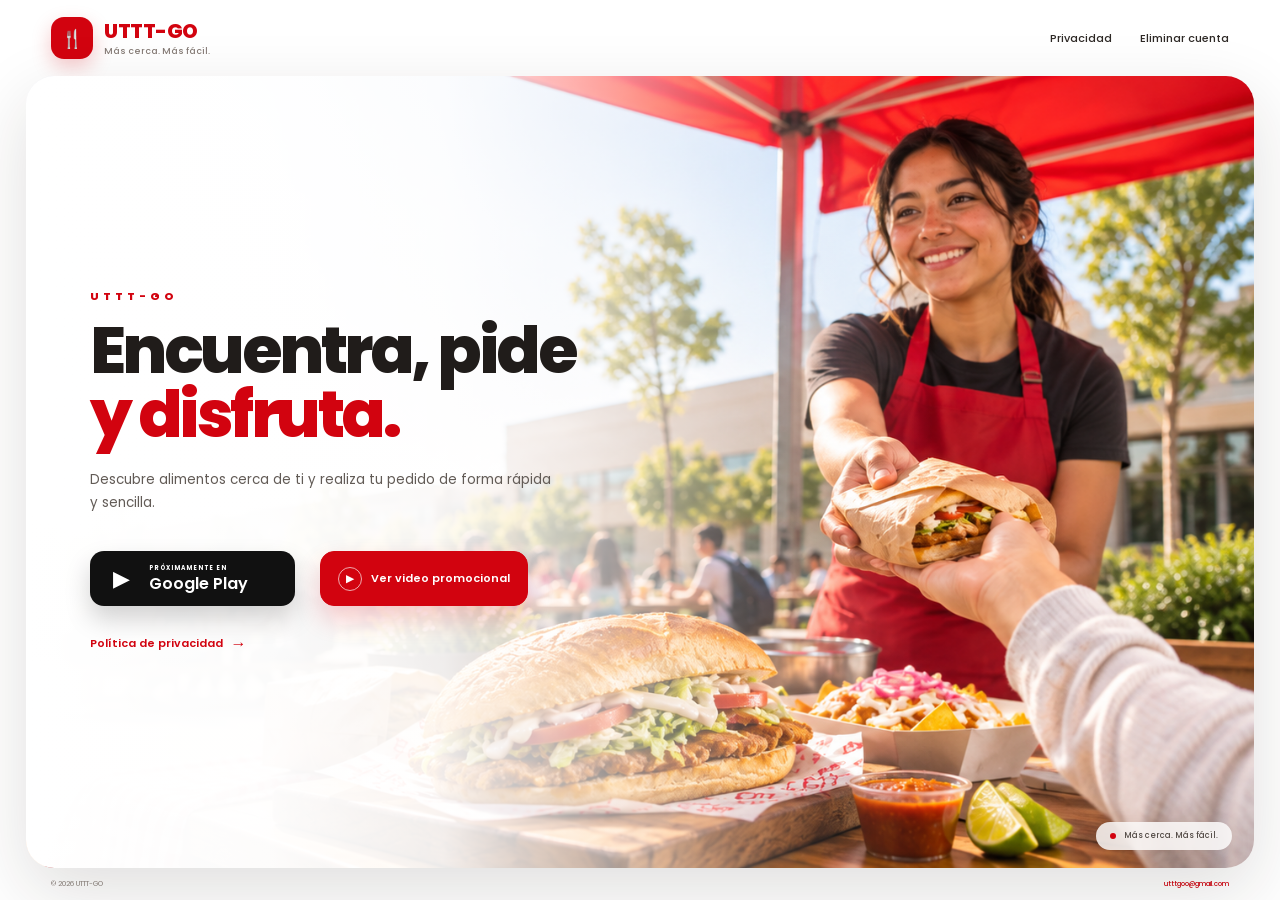
==== commit b31ae2b4: "feat: integrar video promocional UTTT-GO en landing" ====
--- a/index.html
+++ b/index.html
@@ -110,6 +110,17 @@
             </div>
 
           </div>
+
+          <button
+            class="video-button"
+            type="button"
+            aria-haspopup="dialog"
+            aria-controls="video-modal"
+            aria-expanded="false"
+          >
+            <span class="video-button-icon" aria-hidden="true">▶</span>
+            <span>Ver video promocional</span>
+          </button>
 
           <a
             class="privacy-button"
@@ -133,6 +144,25 @@
 
     </section>
 
+    <div
+      class="video-modal"
+      id="video-modal"
+      role="dialog"
+      aria-modal="true"
+      aria-labelledby="video-modal-title"
+      hidden
+    >
+      <div class="video-modal-content">
+        <div class="video-modal-header">
+          <h2 id="video-modal-title">Video promocional</h2>
+          <button class="video-modal-close" type="button" aria-label="Cerrar video">
+            <span aria-hidden="true">&times;</span>
+          </button>
+        </div>
+        <div class="video-frame" data-video-frame></div>
+      </div>
+    </div>
+
 
     <!-- FOOTER MÍNIMO -->
     <div class="bottom-bar">
@@ -149,6 +179,72 @@
 
   </main>
 
+  <script>
+    const videoButton = document.querySelector(".video-button");
+    const videoModal = document.querySelector(".video-modal");
+    const videoFrame = videoModal.querySelector("[data-video-frame]");
+    const closeButton = videoModal.querySelector(".video-modal-close");
+    const youtubeUrl = "https://www.youtube-nocookie.com/embed/GveGVnSeX3g?autoplay=1&rel=0";
+
+    function openVideo() {
+      const iframe = document.createElement("iframe");
+
+      iframe.src = youtubeUrl;
+      iframe.title = "Video promocional de UTTT-GO";
+      iframe.allow = "autoplay; encrypted-media; picture-in-picture";
+      iframe.allowFullscreen = true;
+
+      videoFrame.appendChild(iframe);
+      videoModal.hidden = false;
+      videoButton.setAttribute("aria-expanded", "true");
+      document.body.classList.add("modal-open");
+      closeButton.focus();
+    }
+
+    function closeVideo() {
+      videoModal.hidden = true;
+      videoFrame.replaceChildren();
+      videoButton.setAttribute("aria-expanded", "false");
+      document.body.classList.remove("modal-open");
+      videoButton.focus();
+    }
+
+    videoButton.addEventListener("click", openVideo);
+    closeButton.addEventListener("click", closeVideo);
+
+    videoModal.addEventListener("click", (event) => {
+      if (event.target === videoModal) {
+        closeVideo();
+      }
+    });
+
+    document.addEventListener("keydown", (event) => {
+      if (videoModal.hidden) {
+        return;
+      }
+
+      if (event.key === "Tab") {
+        const focusableElements = videoModal.querySelectorAll(
+          "button, iframe, [href], input, select, textarea, [tabindex]:not([tabindex=\"-1\"])",
+        );
+        const firstElement = focusableElements[0];
+        const lastElement = focusableElements[focusableElements.length - 1];
+
+        if (event.shiftKey && document.activeElement === firstElement) {
+          event.preventDefault();
+          lastElement.focus();
+        } else if (!event.shiftKey && document.activeElement === lastElement) {
+          event.preventDefault();
+          firstElement.focus();
+        }
+      }
+
+      if (event.key === "Escape") {
+        closeVideo();
+      }
+    });
+  </script>
+
 </body>
 
-</html>+</html>
--- a/styles.css
+++ b/styles.css
@@ -355,6 +355,7 @@
 .actions {
   display: flex;
   align-items: center;
+  flex-wrap: wrap;
 
   gap: 25px;
 }
@@ -413,6 +414,141 @@
 .play-copy strong {
   font-size: 16px;
   font-weight: 600;
+}
+
+
+/* PROMOTIONAL VIDEO */
+
+.video-button {
+  min-height: 55px;
+  display: inline-flex;
+  align-items: center;
+  justify-content: center;
+  gap: 9px;
+  padding: 9px 17px;
+  border: 1px solid var(--primary);
+  border-radius: 14px;
+  background: var(--primary);
+  color: var(--white);
+  cursor: pointer;
+  font: inherit;
+  font-size: 11px;
+  font-weight: 600;
+  white-space: nowrap;
+  box-shadow: 0 13px 26px rgba(210, 3, 15, 0.2);
+  transition: background 0.2s ease, border-color 0.2s ease, transform 0.2s ease;
+}
+
+.video-button:hover,
+.video-button:focus-visible {
+  border-color: var(--primary-dark);
+  background: var(--primary-dark);
+}
+
+.video-button:focus-visible,
+.video-modal-close:focus-visible {
+  outline: 3px solid rgba(210, 3, 15, 0.35);
+  outline-offset: 3px;
+}
+
+.video-button:hover {
+  transform: translateY(-2px);
+}
+
+.video-button-icon {
+  width: 24px;
+  height: 24px;
+  display: inline-flex;
+  align-items: center;
+  justify-content: center;
+  border: 1px solid rgba(255, 255, 255, 0.65);
+  border-radius: 50%;
+  font-size: 10px;
+}
+
+
+/* VIDEO MODAL */
+
+.video-modal[hidden] {
+  display: none;
+}
+
+.video-modal {
+  position: fixed;
+  inset: 0;
+  z-index: 10;
+  display: flex;
+  align-items: center;
+  justify-content: center;
+  padding: 24px;
+  background: rgba(18, 12, 12, 0.82);
+  overflow-y: auto;
+}
+
+.video-modal-content {
+  width: min(900px, 100%);
+  padding: 18px;
+  border: 1px solid rgba(255, 255, 255, 0.14);
+  border-radius: 20px;
+  background: #171313;
+  box-shadow: 0 24px 80px rgba(0, 0, 0, 0.4);
+}
+
+.video-modal-header {
+  display: flex;
+  align-items: center;
+  justify-content: space-between;
+  gap: 16px;
+  margin-bottom: 14px;
+  color: var(--white);
+}
+
+.video-modal-header h2 {
+  font-size: 16px;
+  font-weight: 600;
+}
+
+.video-modal-close {
+  width: 36px;
+  height: 36px;
+  display: inline-flex;
+  align-items: center;
+  justify-content: center;
+  flex: 0 0 auto;
+  border: 1px solid rgba(255, 255, 255, 0.35);
+  border-radius: 50%;
+  background: transparent;
+  color: var(--white);
+  cursor: pointer;
+  font: inherit;
+  font-size: 25px;
+  line-height: 1;
+}
+
+.video-modal-close:hover {
+  background: var(--primary);
+  border-color: var(--primary);
+}
+
+.video-frame {
+  position: relative;
+  width: 100%;
+  aspect-ratio: 16 / 9;
+  overflow: hidden;
+  border-radius: 12px;
+  background: #000000;
+}
+
+.video-frame iframe {
+  position: absolute;
+  inset: 0;
+  width: 100%;
+  height: 100%;
+  border: 0;
+}
+
+.modal-open {
+  overflow: hidden;
 }
 
 
@@ -586,6 +722,10 @@
   .play-button {
     min-width: 190px;
     height: 49px;
+  }
+
+  .video-button {
+    min-height: 49px;
   }
 
   .play-copy strong {
@@ -692,6 +832,14 @@
       54px
       minmax(0, 1fr)
       23px;
+
+    min-height: 100vh;
+    height: auto;
+    overflow: visible;
+  }
+
+  body {
+    overflow-y: auto;
   }
 
   .header {
@@ -787,6 +935,12 @@
     padding: 7px 12px;
   }
 
+  .video-button {
+    min-height: 45px;
+    padding: 7px 12px;
+    font-size: 10px;
+  }
+
   .play-copy strong {
     font-size: 14px;
   }
@@ -805,4 +959,18 @@
     font-size: 6px;
   }
 
-}+  .video-modal {
+    align-items: center;
+    padding: 14px;
+  }
+
+  .video-modal-content {
+    padding: 12px;
+    border-radius: 16px;
+  }
+
+  .video-modal-header h2 {
+    font-size: 14px;
+  }
+
+}
